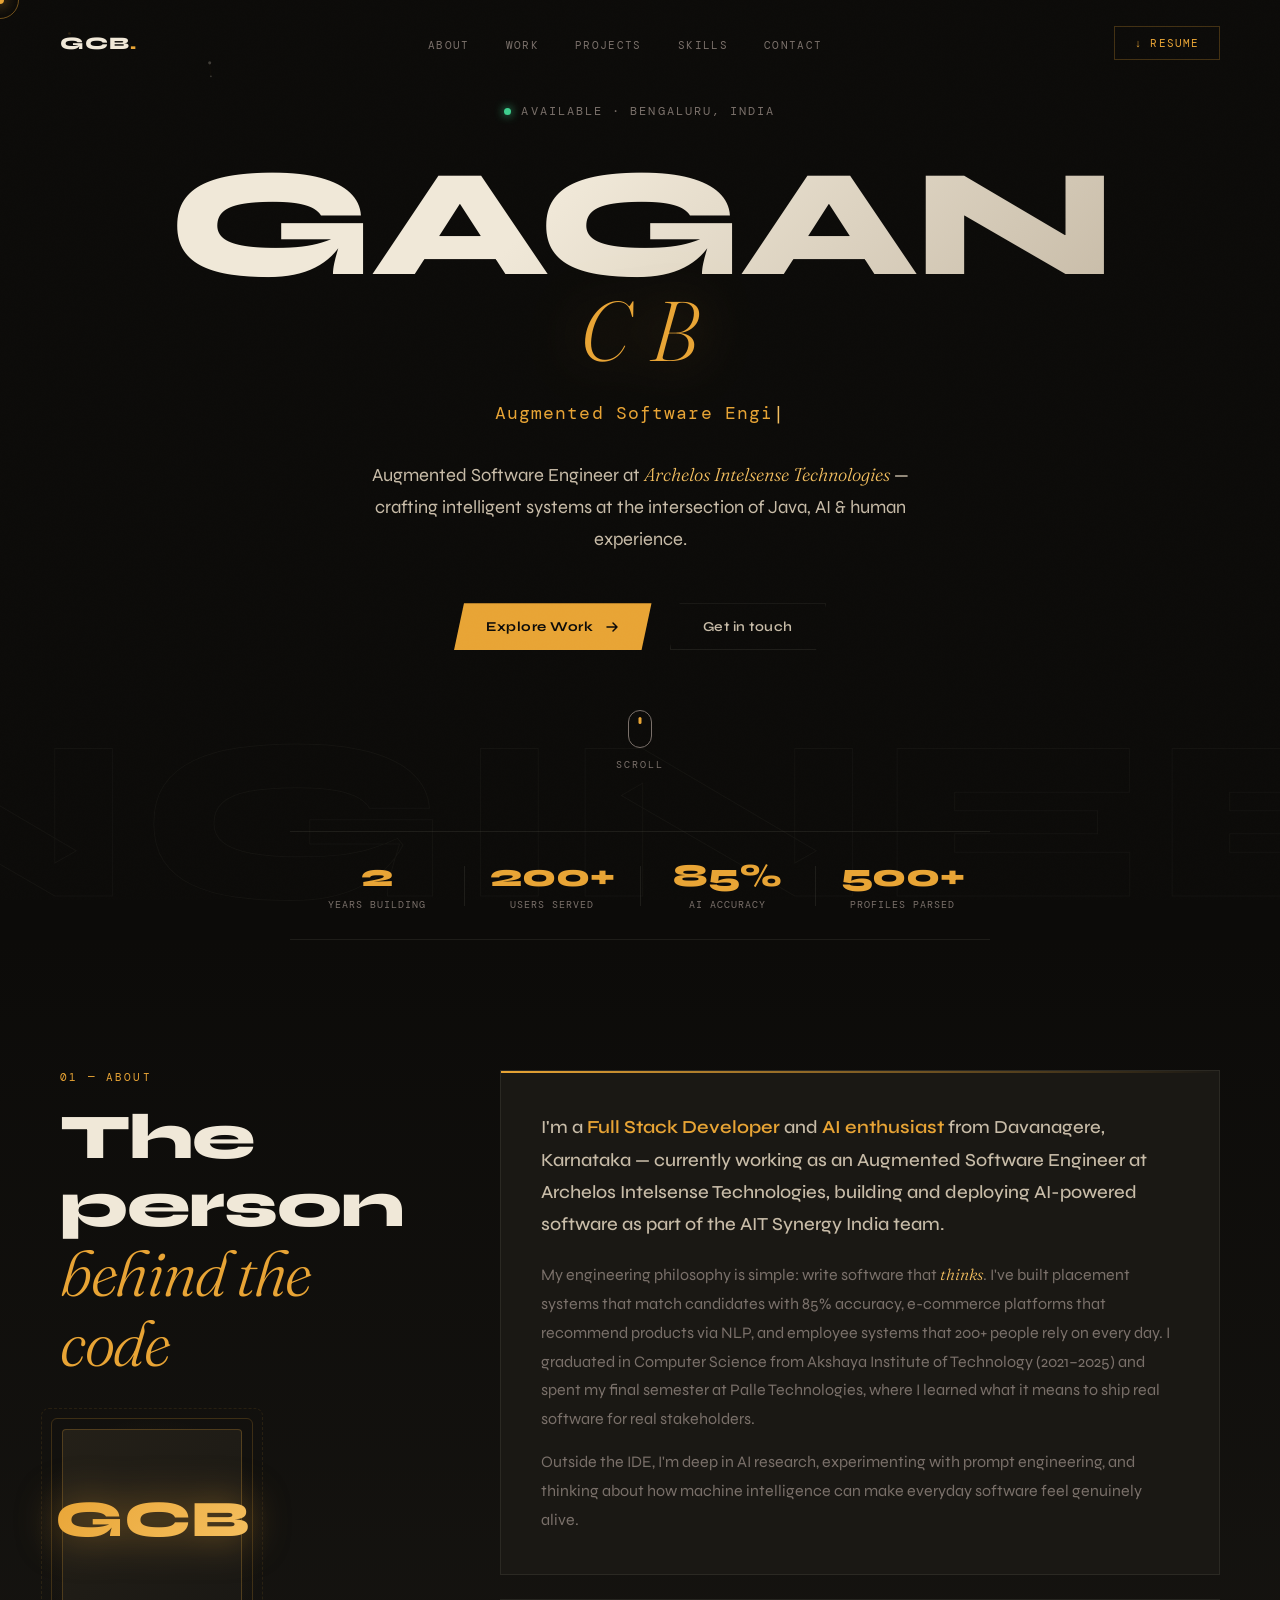
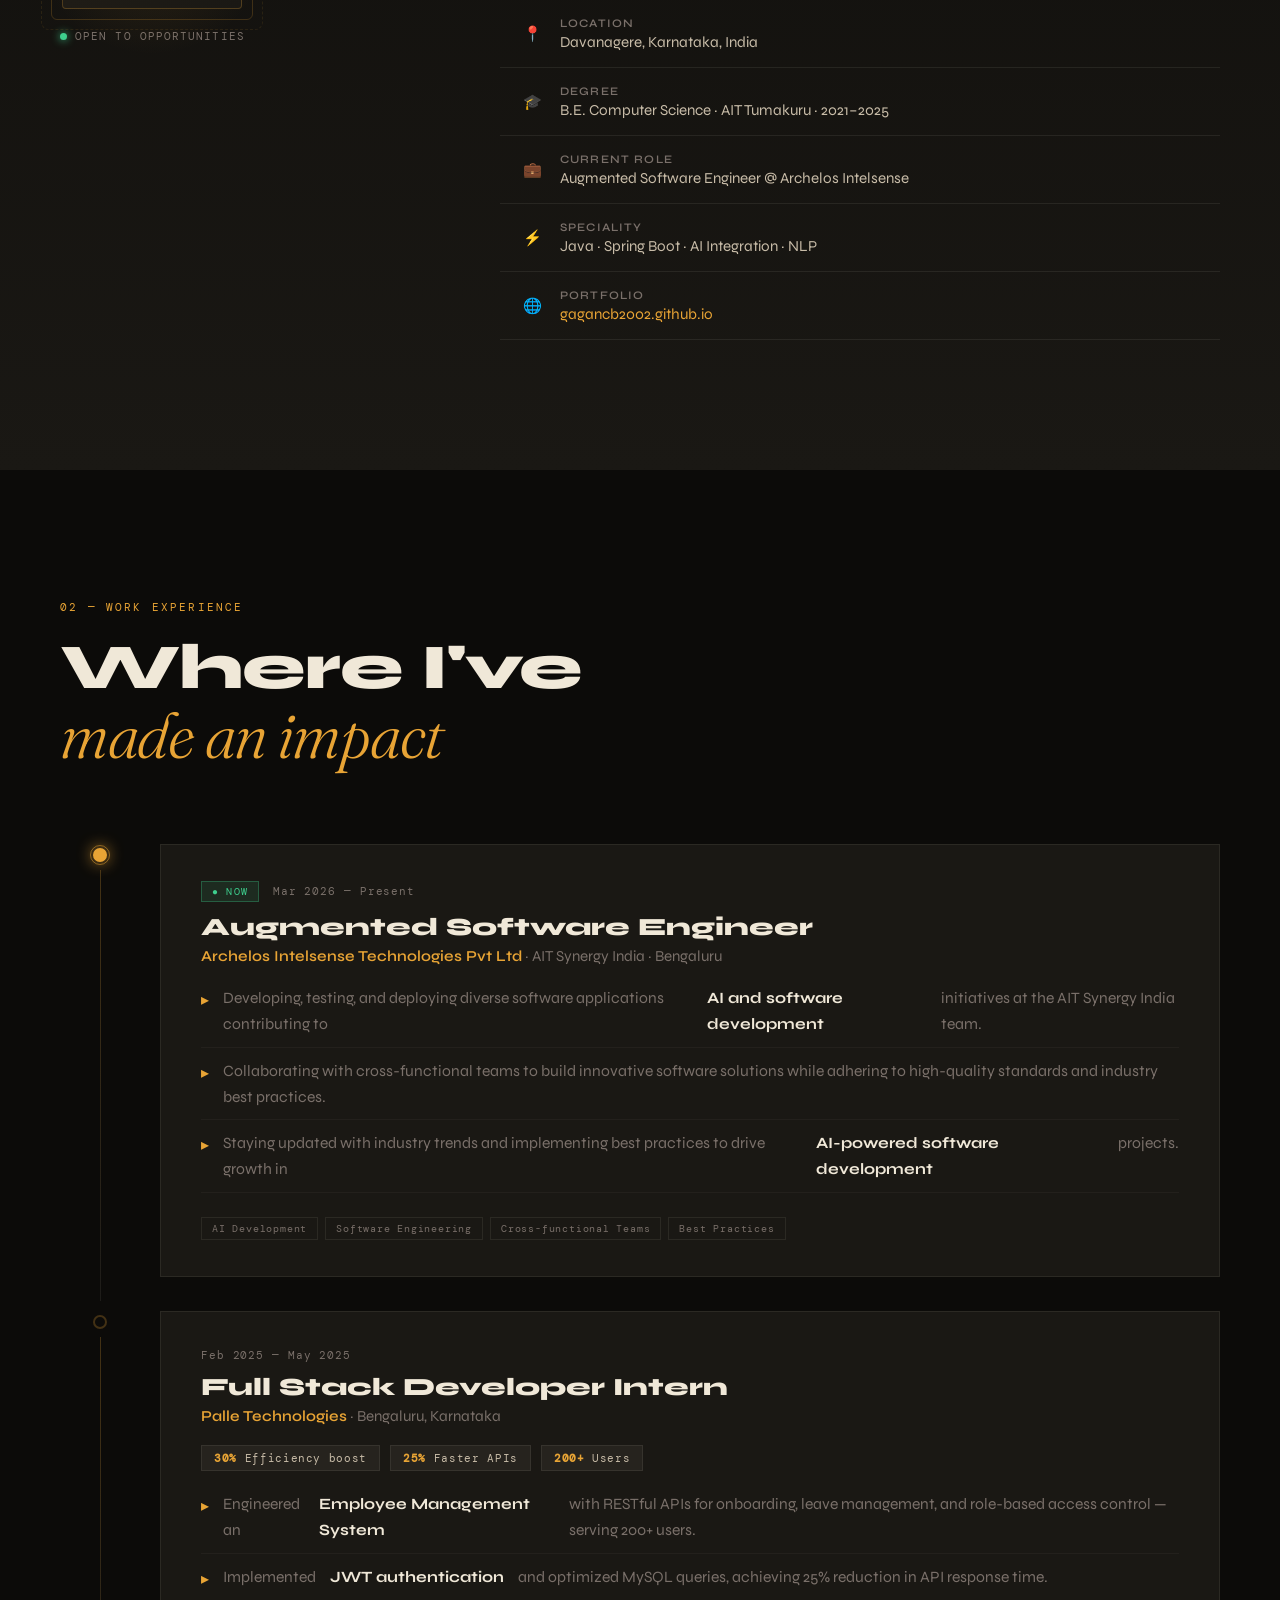
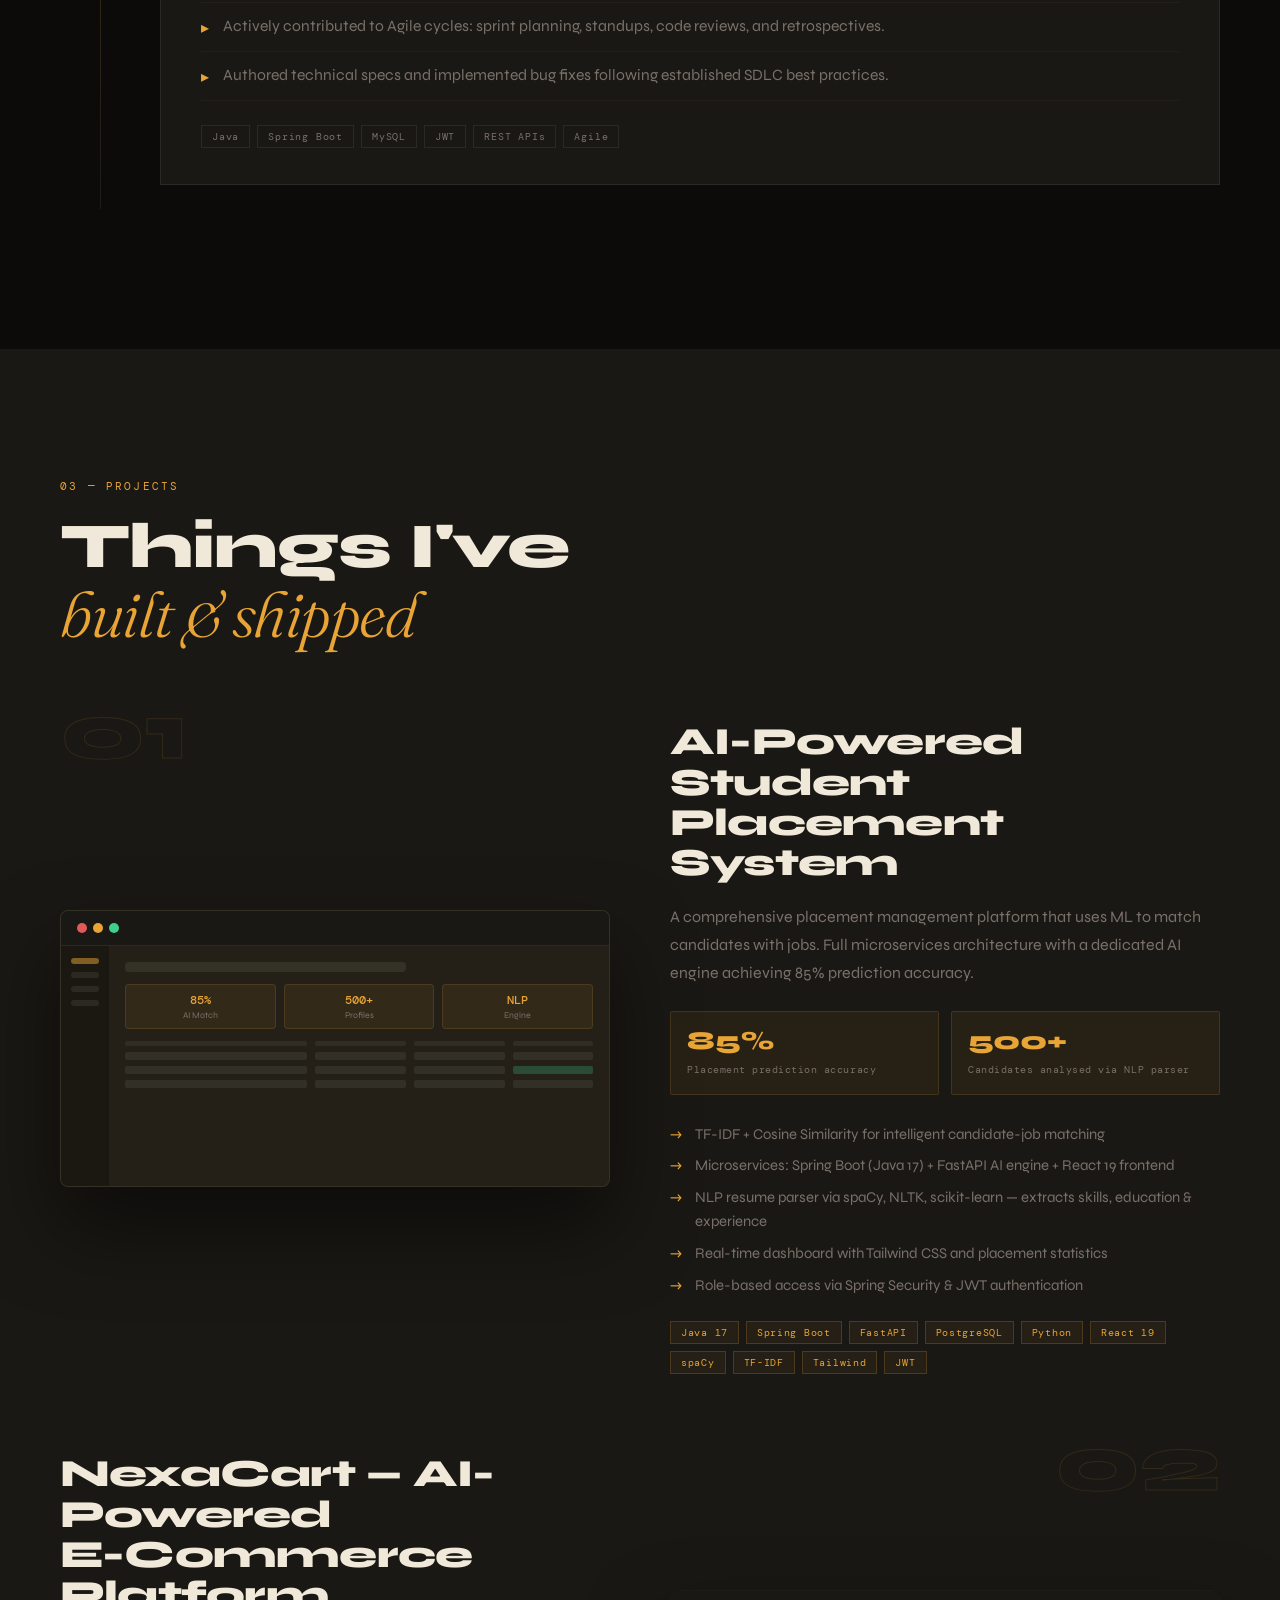
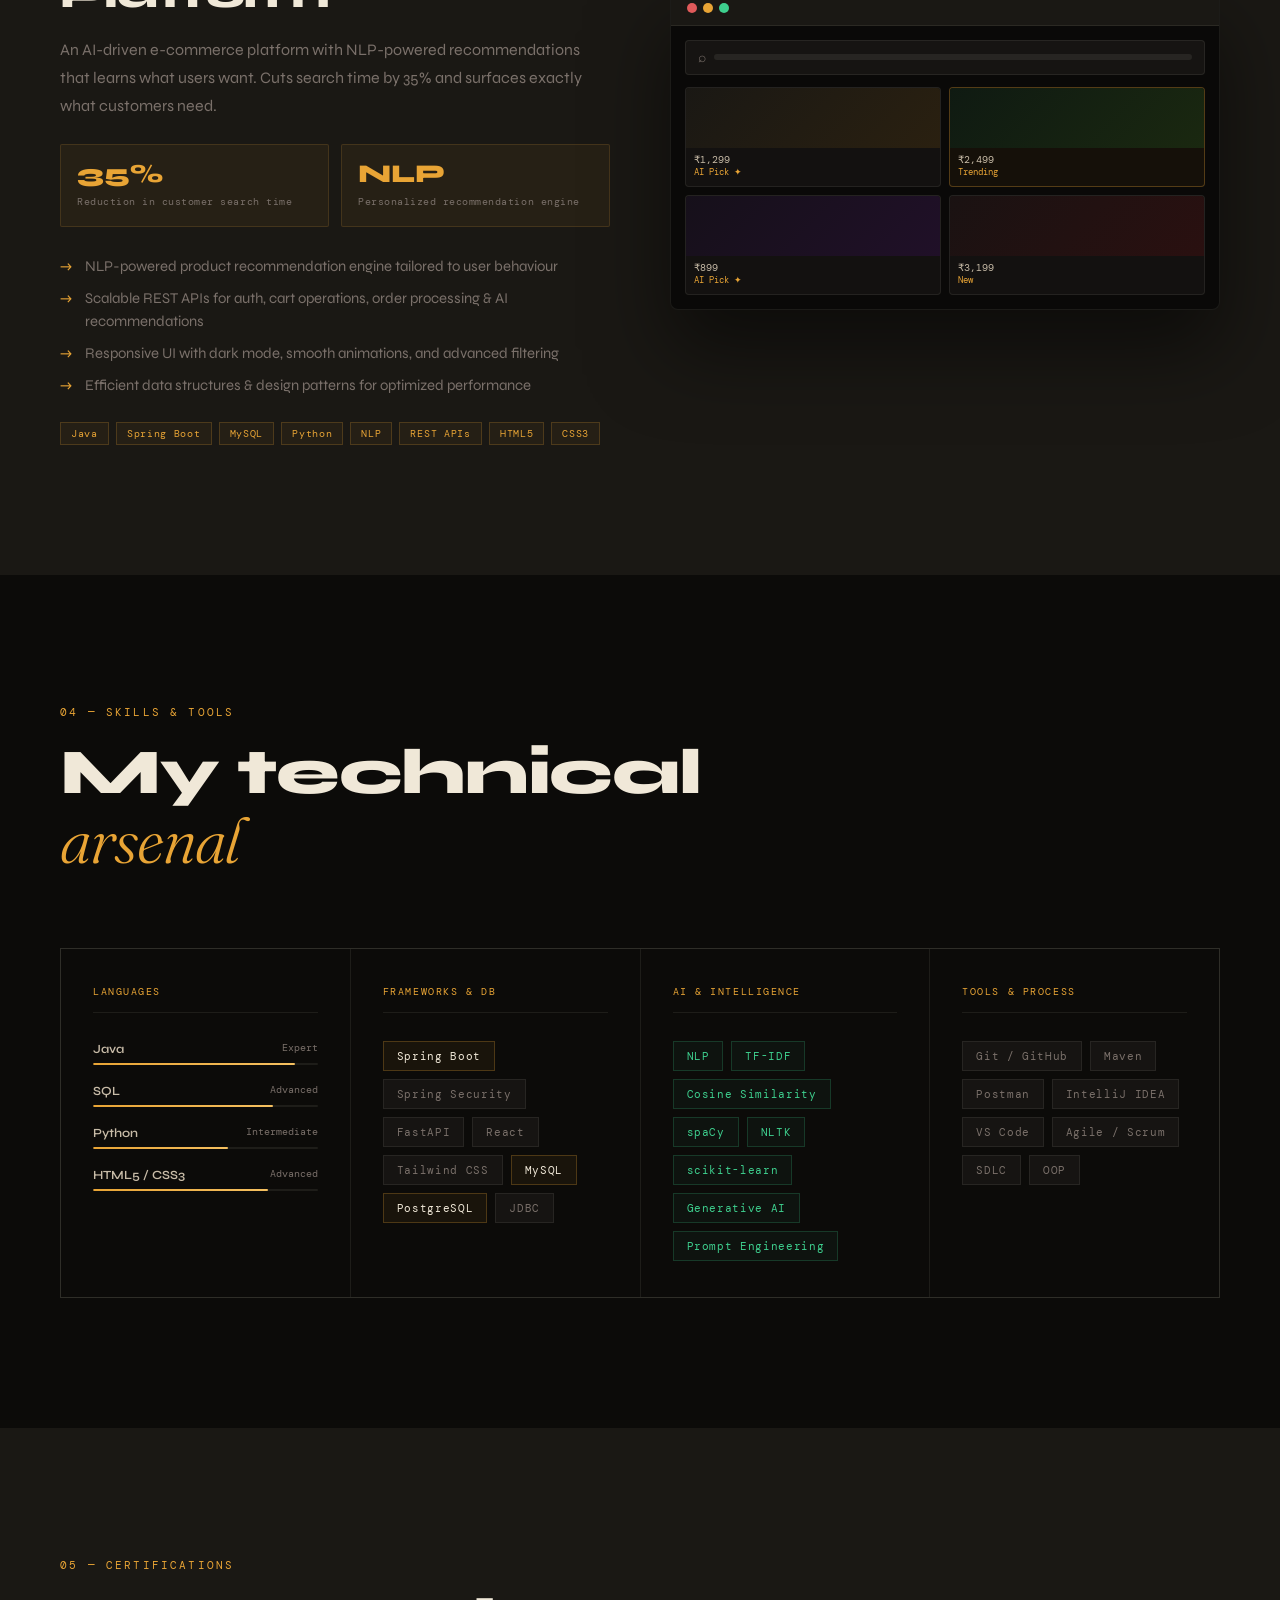
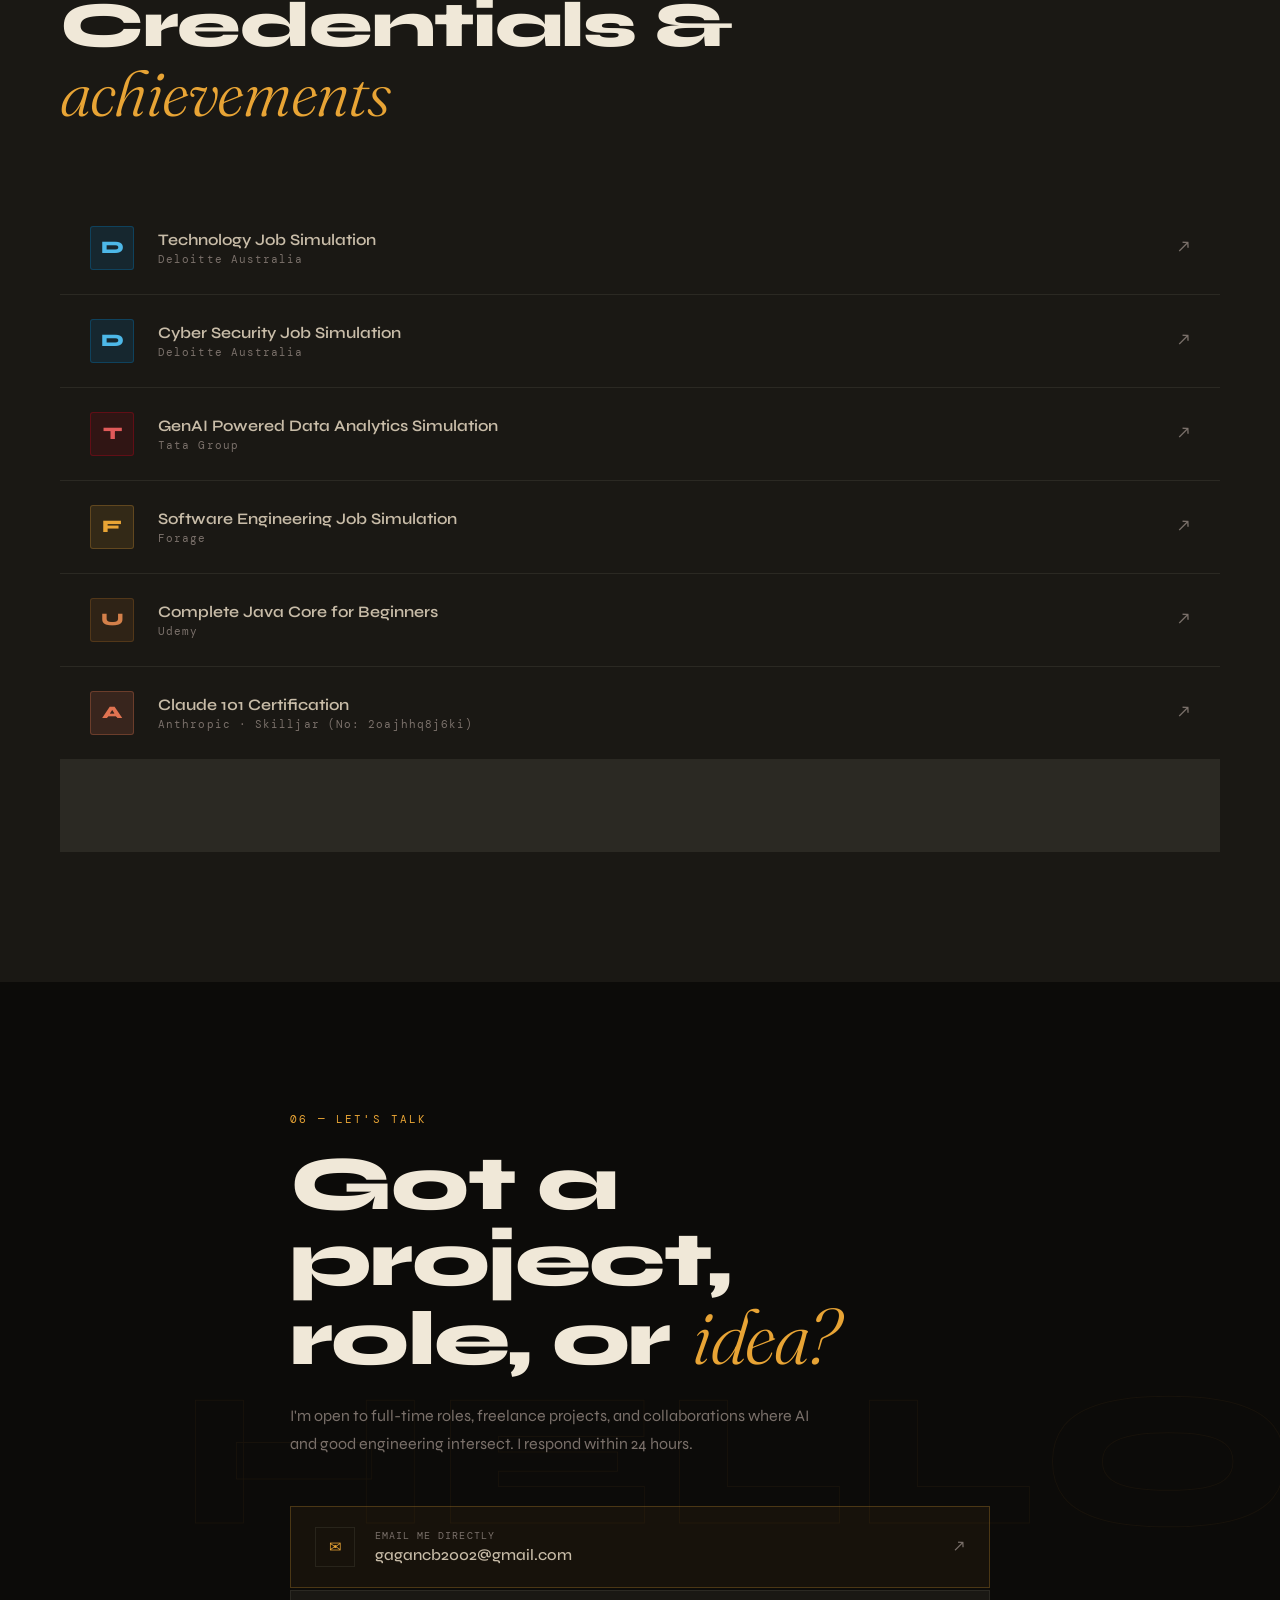
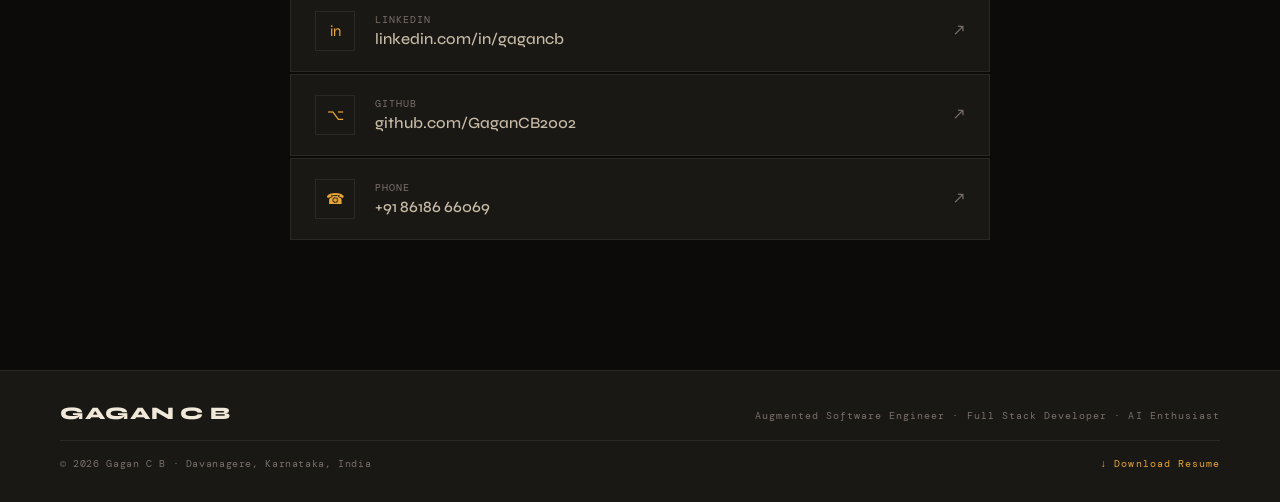
==== index.html @ 9aa56679 "refactor: enforce lowercase index.html and style.css in git index" ====
<!DOCTYPE html>
<html lang="en">
<head>
<meta charset="UTF-8"/>
<meta name="viewport" content="width=device-width, initial-scale=1.0"/>
<meta name="description" content="Gagan C B — Augmented Software Engineer. Full Stack Developer specializing in Java, Spring Boot & AI-powered systems."/>
<title>Gagan C B · Augmented Software Engineer</title>
<link rel="preconnect" href="https://fonts.googleapis.com">
<link rel="preconnect" href="https://fonts.gstatic.com" crossorigin>
<link href="https://fonts.googleapis.com/css2?family=Syne:wght@400;500;600;700;800&family=DM+Mono:ital,wght@0,300;0,400;0,500;1,300&family=Fraunces:ital,opsz,wght@0,9..144,100..900;1,9..144,100..900&display=swap" rel="stylesheet">
<link rel="stylesheet" href="style.css"/>
</head>
<body>

<!-- CURSOR -->
<div id="cursor"><div id="cursor-dot"></div><div id="cursor-ring"></div></div>

<!-- LOADER -->
<div id="loader">
  <div class="loader-inner">
    <div class="loader-name">GAGAN C B</div>
    <div class="loader-bar-wrap"><div class="loader-bar" id="loader-bar"></div></div>
    <div class="loader-pct" id="loader-pct">0%</div>
  </div>
</div>

<!-- NOISE -->
<div id="noise"></div>

<!-- NAV -->
<nav id="nav">
  <a href="#hero" class="nav-brand">GCB<span>.</span></a>
  <ul class="nav-links" id="nav-links">
    <li><a href="#about">About</a></li>
    <li><a href="#experience">Work</a></li>
    <li><a href="#projects">Projects</a></li>
    <li><a href="#skills">Skills</a></li>
    <li><a href="#contact">Contact</a></li>
  </ul>
  <a href="doc/Gagan_CB_Resume.pdf" download class="nav-resume">↓ Resume</a>
  <button class="hamburger" id="hamburger"><span></span><span></span></button>
</nav>

<!-- HERO -->
<section id="hero">
  <canvas id="hero-canvas"></canvas>
  <div class="hero-bg-word">ENGINEER</div>

  <div class="hero-content">
    <div class="hero-eyebrow">
      <span class="hero-dot"></span>
      <span>Available · Bengaluru, India</span>
    </div>
    <h1 class="hero-h1">
      <span class="h1-line">GAGAN</span>
      <em class="h1-line italic">C B</em>
    </h1>
    <div class="hero-tagline"><span id="typed-role"></span><span class="caret">|</span></div>
    <p class="hero-intro">
      Augmented Software Engineer at <em>Archelos Intelsense Technologies</em> —<br/>
      crafting intelligent systems at the intersection of Java, AI &amp; human experience.
    </p>
    <div class="hero-ctas">
      <a href="#projects" class="cta-main"><span>Explore Work</span> <svg width="16" height="16" viewBox="0 0 16 16"><path d="M3 8h10M9 4l4 4-4 4" stroke="currentColor" stroke-width="1.5" fill="none" stroke-linecap="round" stroke-linejoin="round"/></svg></a>
      <a href="#contact" class="cta-ghost">Get in touch</a>
    </div>
  </div>

  <div class="hero-scroll-hint"><div class="scroll-wheel"></div><span>scroll</span></div>

  <div class="hero-stats-strip">
    <div class="stat"><strong data-count="2">0</strong><span>Years Building</span></div>
    <div class="stat-div"></div>
    <div class="stat"><strong data-count="200" data-suffix="+">0</strong><span>Users Served</span></div>
    <div class="stat-div"></div>
    <div class="stat"><strong data-count="85" data-suffix="%">0</strong><span>AI Accuracy</span></div>
    <div class="stat-div"></div>
    <div class="stat"><strong data-count="500" data-suffix="+">0</strong><span>Profiles Parsed</span></div>
  </div>
</section>

<!-- ABOUT -->
<section id="about">
  <div class="about-layout">
    <div class="about-left" data-reveal>
      <div class="section-label">01 — ABOUT</div>
      <h2 class="section-h2">The person<br/><em>behind the code</em></h2>
      <div class="about-avatar">
        <div class="avatar-glow"></div>
        <div class="avatar-frame">
          <span class="avatar-letters">GCB</span>
          <div class="avatar-ring-1"></div>
          <div class="avatar-ring-2"></div>
        </div>
        <div class="avatar-status"><span class="status-dot"></span>Open to opportunities</div>
      </div>
    </div>

    <div class="about-right">
      <div class="about-card" data-reveal data-delay="100">
        <p class="about-lead">
          I'm a <mark>Full Stack Developer</mark> and <mark>AI enthusiast</mark> from Davanagere, Karnataka —
          currently working as an Augmented Software Engineer at Archelos Intelsense Technologies,
          building and deploying AI-powered software as part of the AIT Synergy India team.
        </p>
        <p class="about-body">
          My engineering philosophy is simple: write software that <em>thinks</em>. I've built placement systems
          that match candidates with 85% accuracy, e-commerce platforms that recommend products via NLP,
          and employee systems that 200+ people rely on every day. I graduated in Computer Science from
          Akshaya Institute of Technology (2021–2025) and spent my final semester at Palle Technologies,
          where I learned what it means to ship real software for real stakeholders.
        </p>
        <p class="about-body">
          Outside the IDE, I'm deep in AI research, experimenting with prompt engineering, and
          thinking about how machine intelligence can make everyday software feel genuinely alive.
        </p>
      </div>

      <div class="about-facts" data-reveal data-delay="200">
        <div class="fact"><span class="fact-icon">📍</span><div><strong>Location</strong><span>Davanagere, Karnataka, India</span></div></div>
        <div class="fact"><span class="fact-icon">🎓</span><div><strong>Degree</strong><span>B.E. Computer Science · AIT Tumakuru · 2021–2025</span></div></div>
        <div class="fact"><span class="fact-icon">💼</span><div><strong>Current Role</strong><span>Augmented Software Engineer @ Archelos Intelsense</span></div></div>
        <div class="fact"><span class="fact-icon">⚡</span><div><strong>Speciality</strong><span>Java · Spring Boot · AI Integration · NLP</span></div></div>
        <div class="fact"><span class="fact-icon">🌐</span><div><strong>Portfolio</strong><span><a href="https://gagancb2002.github.io/GaganCBDigitalPortfolio" target="_blank">gagancb2002.github.io</a></span></div></div>
      </div>
    </div>
  </div>
</section>

<!-- EXPERIENCE -->
<section id="experience">
  <div class="container">
    <div class="section-label" data-reveal>02 — WORK EXPERIENCE</div>
    <h2 class="section-h2" data-reveal>Where I've<br/><em>made an impact</em></h2>

    <div class="exp-timeline">

      <div class="exp-item" data-reveal>
        <div class="exp-connector">
          <div class="exp-node current-node"><div class="node-ping"></div></div>
          <div class="exp-line"></div>
        </div>
        <div class="exp-card">
          <div class="exp-header">
            <div class="exp-badge">● NOW</div>
            <div class="exp-period">Mar 2026 — Present</div>
          </div>
          <h3 class="exp-role">Augmented Software Engineer</h3>
          <div class="exp-company"><span class="company-name">Archelos Intelsense Technologies Pvt Ltd</span><span class="company-loc"> · AIT Synergy India · Bengaluru</span></div>
          <ul class="exp-points">
            <li>Developing, testing, and deploying diverse software applications contributing to <strong>AI and software development</strong> initiatives at the AIT Synergy India team.</li>
            <li>Collaborating with cross-functional teams to build innovative software solutions while adhering to high-quality standards and industry best practices.</li>
            <li>Staying updated with industry trends and implementing best practices to drive growth in <strong>AI-powered software development</strong> projects.</li>
          </ul>
          <div class="exp-tags"><span>AI Development</span><span>Software Engineering</span><span>Cross-functional Teams</span><span>Best Practices</span></div>
        </div>
      </div>

      <div class="exp-item" data-reveal data-delay="150">
        <div class="exp-connector">
          <div class="exp-node"></div>
          <div class="exp-line"></div>
        </div>
        <div class="exp-card">
          <div class="exp-header">
            <div class="exp-period">Feb 2025 — May 2025</div>
          </div>
          <h3 class="exp-role">Full Stack Developer Intern</h3>
          <div class="exp-company"><span class="company-name">Palle Technologies</span><span class="company-loc"> · Bengaluru, Karnataka</span></div>
          <div class="exp-highlights">
            <div class="hl-chip"><strong>30%</strong> Efficiency boost</div>
            <div class="hl-chip"><strong>25%</strong> Faster APIs</div>
            <div class="hl-chip"><strong>200+</strong> Users</div>
          </div>
          <ul class="exp-points">
            <li>Engineered an <strong>Employee Management System</strong> with RESTful APIs for onboarding, leave management, and role-based access control — serving 200+ users.</li>
            <li>Implemented <strong>JWT authentication</strong> and optimized MySQL queries, achieving 25% reduction in API response time.</li>
            <li>Actively contributed to Agile cycles: sprint planning, standups, code reviews, and retrospectives.</li>
            <li>Authored technical specs and implemented bug fixes following established SDLC best practices.</li>
          </ul>
          <div class="exp-tags"><span>Java</span><span>Spring Boot</span><span>MySQL</span><span>JWT</span><span>REST APIs</span><span>Agile</span></div>
        </div>
      </div>

    </div>
  </div>
</section>

<!-- PROJECTS -->
<section id="projects">
  <div class="container">
    <div class="section-label" data-reveal>03 — PROJECTS</div>
    <h2 class="section-h2" data-reveal>Things I've<br/><em>built &amp; shipped</em></h2>
  </div>

  <div class="projects-showcase">

    <div class="proj-block" data-reveal>
      <div class="proj-num">01</div>
      <div class="proj-visual">
        <div class="proj-mockup">
          <div class="mock-bar"><span></span><span></span><span></span></div>
          <div class="mock-body-inner">
            <div class="mock-side">
              <div class="msn a"></div><div class="msn b"></div><div class="msn c"></div><div class="msn d"></div>
            </div>
            <div class="mock-main-area">
              <div class="mock-title-bar"></div>
              <div class="mock-cards-row">
                <div class="mc"><div class="mc-val">85%</div><div class="mc-l">AI Match</div></div>
                <div class="mc"><div class="mc-val">500+</div><div class="mc-l">Profiles</div></div>
                <div class="mc"><div class="mc-val">NLP</div><div class="mc-l">Engine</div></div>
              </div>
              <div class="mock-table-rows">
                <div class="mtr header"><div></div><div></div><div></div><div></div></div>
                <div class="mtr"><div></div><div></div><div></div><div class="mbadge"></div></div>
                <div class="mtr"><div></div><div></div><div></div><div class="mbadge green"></div></div>
                <div class="mtr"><div></div><div></div><div></div><div class="mbadge"></div></div>
              </div>
            </div>
          </div>
        </div>
      </div>
      <div class="proj-info">
        <h3 class="proj-title">AI-Powered Student<br/>Placement System</h3>
        <p class="proj-desc">A comprehensive placement management platform that uses ML to match candidates with jobs. Full microservices architecture with a dedicated AI engine achieving 85% prediction accuracy.</p>
        <div class="proj-achs">
          <div class="pa"><span class="pav">85%</span><span class="pal">Placement prediction accuracy</span></div>
          <div class="pa"><span class="pav">500+</span><span class="pal">Candidates analysed via NLP parser</span></div>
        </div>
        <ul class="proj-ul">
          <li>TF-IDF + Cosine Similarity for intelligent candidate-job matching</li>
          <li>Microservices: Spring Boot (Java 17) + FastAPI AI engine + React 19 frontend</li>
          <li>NLP resume parser via spaCy, NLTK, scikit-learn — extracts skills, education & experience</li>
          <li>Real-time dashboard with Tailwind CSS and placement statistics</li>
          <li>Role-based access via Spring Security & JWT authentication</li>
        </ul>
        <div class="proj-stack">
          <span>Java 17</span><span>Spring Boot</span><span>FastAPI</span><span>PostgreSQL</span>
          <span>Python</span><span>React 19</span><span>spaCy</span><span>TF-IDF</span><span>Tailwind</span><span>JWT</span>
        </div>
      </div>
    </div>

    <div class="proj-block reverse" data-reveal>
      <div class="proj-num">02</div>
      <div class="proj-visual">
        <div class="proj-mockup mockup-dark">
          <div class="mock-bar"><span></span><span></span><span></span></div>
          <div class="ecomm-wrap">
            <div class="ecomm-search-bar"><div class="esb-icon">⌕</div><div class="esb-text"></div></div>
            <div class="ecomm-grid">
              <div class="ec-card"><div class="ec-img c1"></div><div class="ec-price">₹1,299</div><div class="ec-ai">AI Pick ✦</div></div>
              <div class="ec-card ft"><div class="ec-img c2"></div><div class="ec-price">₹2,499</div><div class="ec-ai">Trending</div></div>
              <div class="ec-card"><div class="ec-img c3"></div><div class="ec-price">₹899</div><div class="ec-ai">AI Pick ✦</div></div>
              <div class="ec-card"><div class="ec-img c4"></div><div class="ec-price">₹3,199</div><div class="ec-ai">New</div></div>
            </div>
          </div>
        </div>
      </div>
      <div class="proj-info">
        <h3 class="proj-title">NexaCart — AI-Powered<br/>E-Commerce Platform</h3>
        <p class="proj-desc">An AI-driven e-commerce platform with NLP-powered recommendations that learns what users want. Cuts search time by 35% and surfaces exactly what customers need.</p>
        <div class="proj-achs">
          <div class="pa"><span class="pav">35%</span><span class="pal">Reduction in customer search time</span></div>
          <div class="pa"><span class="pav">NLP</span><span class="pal">Personalized recommendation engine</span></div>
        </div>
        <ul class="proj-ul">
          <li>NLP-powered product recommendation engine tailored to user behaviour</li>
          <li>Scalable REST APIs for auth, cart operations, order processing & AI recommendations</li>
          <li>Responsive UI with dark mode, smooth animations, and advanced filtering</li>
          <li>Efficient data structures & design patterns for optimized performance</li>
        </ul>
        <div class="proj-stack">
          <span>Java</span><span>Spring Boot</span><span>MySQL</span><span>Python</span>
          <span>NLP</span><span>REST APIs</span><span>HTML5</span><span>CSS3</span>
        </div>
      </div>
    </div>

  </div>
</section>

<!-- SKILLS -->
<section id="skills">
  <div class="container">
    <div class="section-label" data-reveal>04 — SKILLS & TOOLS</div>
    <h2 class="section-h2" data-reveal>My technical<br/><em>arsenal</em></h2>
  </div>

  <div class="skills-grid-wrap container">
    <div class="skills-col" data-reveal>
      <div class="skills-col-label">Languages</div>
      <div class="skill-bars">
        <div class="skill-bar-item"><div class="sb-label"><span>Java</span><span>Expert</span></div><div class="sb-track"><div class="sb-fill" data-pct="90"></div></div></div>
        <div class="skill-bar-item"><div class="sb-label"><span>SQL</span><span>Advanced</span></div><div class="sb-track"><div class="sb-fill" data-pct="80"></div></div></div>
        <div class="skill-bar-item"><div class="sb-label"><span>Python</span><span>Intermediate</span></div><div class="sb-track"><div class="sb-fill" data-pct="60"></div></div></div>
        <div class="skill-bar-item"><div class="sb-label"><span>HTML5 / CSS3</span><span>Advanced</span></div><div class="sb-track"><div class="sb-fill" data-pct="78"></div></div></div>
      </div>
    </div>

    <div class="skills-col" data-reveal data-delay="100">
      <div class="skills-col-label">Frameworks & DB</div>
      <div class="skill-chips-wrap">
        <div class="skill-chip-lg primary">Spring Boot</div>
        <div class="skill-chip-lg">Spring Security</div>
        <div class="skill-chip-lg">FastAPI</div>
        <div class="skill-chip-lg">React</div>
        <div class="skill-chip-lg">Tailwind CSS</div>
        <div class="skill-chip-lg primary">MySQL</div>
        <div class="skill-chip-lg primary">PostgreSQL</div>
        <div class="skill-chip-lg">JDBC</div>
      </div>
    </div>

    <div class="skills-col" data-reveal data-delay="200">
      <div class="skills-col-label">AI & Intelligence</div>
      <div class="skill-chips-wrap">
        <div class="skill-chip-lg ai">NLP</div>
        <div class="skill-chip-lg ai">TF-IDF</div>
        <div class="skill-chip-lg ai">Cosine Similarity</div>
        <div class="skill-chip-lg ai">spaCy</div>
        <div class="skill-chip-lg ai">NLTK</div>
        <div class="skill-chip-lg ai">scikit-learn</div>
        <div class="skill-chip-lg ai">Generative AI</div>
        <div class="skill-chip-lg ai">Prompt Engineering</div>
      </div>
    </div>

    <div class="skills-col" data-reveal data-delay="300">
      <div class="skills-col-label">Tools & Process</div>
      <div class="skill-chips-wrap">
        <div class="skill-chip-lg">Git / GitHub</div>
        <div class="skill-chip-lg">Maven</div>
        <div class="skill-chip-lg">Postman</div>
        <div class="skill-chip-lg">IntelliJ IDEA</div>
        <div class="skill-chip-lg">VS Code</div>
        <div class="skill-chip-lg">Agile / Scrum</div>
        <div class="skill-chip-lg">SDLC</div>
        <div class="skill-chip-lg">OOP</div>
      </div>
    </div>
  </div>
</section>

<!-- CERTIFICATIONS -->
<section id="certifications">
  <div class="container">
    <div class="section-label" data-reveal>05 — CERTIFICATIONS</div>
    <h2 class="section-h2" data-reveal>Credentials &<br/><em>achievements</em></h2>
    <div class="certs-row">
      <a href="https://www.theforage.com/" target="_blank" class="cert-item" data-reveal><div class="cert-logo cl-d">D</div><div class="cert-info"><div class="cert-name">Technology Job Simulation</div><div class="cert-org">Deloitte Australia</div></div><span class="cert-arr">↗</span></a>
      <a href="https://www.theforage.com/" target="_blank" class="cert-item" data-reveal data-delay="80"><div class="cert-logo cl-d">D</div><div class="cert-info"><div class="cert-name">Cyber Security Job Simulation</div><div class="cert-org">Deloitte Australia</div></div><span class="cert-arr">↗</span></a>
      <a href="https://www.theforage.com/" target="_blank" class="cert-item" data-reveal data-delay="160"><div class="cert-logo cl-t">T</div><div class="cert-info"><div class="cert-name">GenAI Powered Data Analytics Simulation</div><div class="cert-org">Tata Group</div></div><span class="cert-arr">↗</span></a>
      <a href="https://www.theforage.com/" target="_blank" class="cert-item" data-reveal data-delay="240"><div class="cert-logo cl-f">F</div><div class="cert-info"><div class="cert-name">Software Engineering Job Simulation</div><div class="cert-org">Forage</div></div><span class="cert-arr">↗</span></a>
      <a href="https://www.udemy.com/" target="_blank" class="cert-item" data-reveal data-delay="320"><div class="cert-logo cl-u">U</div><div class="cert-info"><div class="cert-name">Complete Java Core for Beginners</div><div class="cert-org">Udemy</div></div><span class="cert-arr">↗</span></a>
      <a href="doc/certificate_claude_101.pdf" target="_blank" class="cert-item" data-reveal data-delay="400"><div class="cert-logo cl-a">A</div><div class="cert-info"><div class="cert-name">Claude 101 Certification</div><div class="cert-org">Anthropic · Skilljar (No: 2oajhhq8j6ki)</div></div><span class="cert-arr">↗</span></a>
      <a href="doc/certificate_claude_code_in_action.pdf" target="_blank" class="cert-item" data-reveal data-delay="480"><div class="cert-logo cl-a">A</div><div class="cert-info"><div class="cert-name">Claude Code in Action Certification</div><div class="cert-org">Anthropic · Skilljar (No: 7gaashjcrrsi)</div></div><span class="cert-arr">↗</span></a>
    </div>
  </div>
</section>

<!-- CONTACT -->
<section id="contact">
  <div class="contact-inner">
    <div class="contact-bg-word">HELLO</div>
    <div class="contact-content" data-reveal>
      <div class="section-label">06 — LET'S TALK</div>
      <h2 class="contact-h2">Got a project,<br/>role, or <em>idea?</em></h2>
      <p class="contact-sub">I'm open to full-time roles, freelance projects, and collaborations where AI and good engineering intersect. I respond within 24 hours.</p>
      <div class="contact-links">
        <a href="mailto:gagancb2002@gmail.com" class="contact-link primary">
          <span class="cl-icon">✉</span>
          <div><div class="cl-label">Email me directly</div><div class="cl-val">gagancb2002@gmail.com</div></div>
          <span class="cl-arr">↗</span>
        </a>
        <a href="https://linkedin.com/in/gagancb" target="_blank" class="contact-link">
          <span class="cl-icon">in</span>
          <div><div class="cl-label">LinkedIn</div><div class="cl-val">linkedin.com/in/gagancb</div></div>
          <span class="cl-arr">↗</span>
        </a>
        <a href="https://github.com/GaganCB2002" target="_blank" class="contact-link">
          <span class="cl-icon">⌥</span>
          <div><div class="cl-label">GitHub</div><div class="cl-val">github.com/GaganCB2002</div></div>
          <span class="cl-arr">↗</span>
        </a>
        <a href="tel:+918618666069" class="contact-link">
          <span class="cl-icon">☎</span>
          <div><div class="cl-label">Phone</div><div class="cl-val">+91 86186 66069</div></div>
          <span class="cl-arr">↗</span>
        </a>
      </div>
    </div>
  </div>
</section>

<!-- FOOTER -->
<footer>
  <div class="footer-top">
    <span class="footer-brand">GAGAN C B</span>
    <span class="footer-role">Augmented Software Engineer · Full Stack Developer · AI Enthusiast</span>
  </div>
  <div class="footer-bottom">
    <span>© 2026 Gagan C B · Davanagere, Karnataka, India</span>
    <a href="doc/Gagan_CB_Resume.pdf" download class="footer-dl">↓ Download Resume</a>
  </div>
</footer>

<script src="script.js"></script>
</body>
</html>
---- style.css ----
/* ================================================================
   GAGAN C B — IMMERSIVE PORTFOLIO
   Aesthetic: Dark luxury editorial with warm amber & cream accents
   Fonts: Syne (display) + Fraunces (italic) + DM Mono (code)
   ================================================================ */

@import url('https://fonts.googleapis.com/css2?family=Syne:wght@400;500;600;700;800&family=DM+Mono:ital,wght@0,300;0,400;0,500;1,300&family=Fraunces:ital,opsz,wght@0,9..144,100..900;1,9..144,100..900&display=swap');

/* ── TOKENS ─────────────────────────────────────────────────── */
:root {
  --ink:      #0c0b09;
  --ink-2:    #1a1814;
  --ink-3:    #242018;
  --surface:  #131210;
  --amber:    #e8a435;
  --amber-2:  #f5c060;
  --cream:    #f0e8d8;
  --cream-2:  #c8bca8;
  --cream-3:  #7a706a;
  --jade:     #3ecf8e;
  --rose:     #e05a5a;
  --border:   rgba(240,232,216,0.08);
  --border-2: rgba(232,164,53,0.25);
  --glow-a:   rgba(232,164,53,0.15);
  --ff-display: 'Syne', sans-serif;
  --ff-serif:   'Fraunces', serif;
  --ff-mono:    'DM Mono', monospace;
  --ease:     cubic-bezier(0.16,1,0.3,1);
  --ease-in:  cubic-bezier(0.7,0,1,1);
}

/* ── RESET ───────────────────────────────────────────────────── */
*,*::before,*::after{box-sizing:border-box;margin:0;padding:0}
html{scroll-behavior:smooth;overflow-x:hidden;font-size:16px}
body{
  font-family:var(--ff-display);
  background:var(--ink);
  color:var(--cream);
  overflow-x:hidden;
  cursor:none;
  -webkit-font-smoothing:antialiased;
}
a{color:inherit;text-decoration:none}
em{font-family:var(--ff-serif);font-style:italic;font-weight:300}
strong{font-weight:700;color:var(--cream)}
mark{background:none;color:var(--amber);font-weight:600}

/* ── NOISE OVERLAY ───────────────────────────────────────────── */
#noise{
  position:fixed;inset:0;z-index:9000;pointer-events:none;
  background-image:url("data:image/svg+xml,%3Csvg xmlns='http://www.w3.org/2000/svg' width='300' height='300'%3E%3Cfilter id='n'%3E%3CfeTurbulence type='fractalNoise' baseFrequency='0.75' numOctaves='4' stitchTiles='stitch'/%3E%3C/filter%3E%3Crect width='300' height='300' filter='url(%23n)' opacity='0.04'/%3E%3C/svg%3E");
  opacity:.5;mix-blend-mode:overlay;
}

/* ── CURSOR ──────────────────────────────────────────────────── */
#cursor{position:fixed;top:0;left:0;z-index:9999;pointer-events:none}
#cursor-dot{
  position:fixed;width:8px;height:8px;border-radius:50%;
  background:var(--amber);transform:translate(-50%,-50%);
  transition:transform .1s,width .3s var(--ease),height .3s var(--ease);
  box-shadow:0 0 14px var(--amber);
}
#cursor-ring{
  position:fixed;width:38px;height:38px;border-radius:50%;
  border:1px solid rgba(232,164,53,.45);transform:translate(-50%,-50%);
  transition:transform .18s var(--ease),width .35s var(--ease),height .35s var(--ease),border-color .3s;
}
body.cursor-hover #cursor-dot{width:18px;height:18px;background:var(--amber-2)}
body.cursor-hover #cursor-ring{width:56px;height:56px;border-color:var(--amber)}

/* ── LOADER ──────────────────────────────────────────────────── */
#loader{
  position:fixed;inset:0;z-index:8000;background:var(--ink);
  display:flex;align-items:center;justify-content:center;
  transition:opacity .6s var(--ease),visibility .6s;
}
#loader.done{opacity:0;visibility:hidden}
.loader-inner{text-align:center;width:280px}
.loader-name{
  font-family:var(--ff-display);font-size:1.4rem;font-weight:800;
  letter-spacing:.4em;color:var(--cream-2);margin-bottom:32px;
}
.loader-bar-wrap{height:1px;background:var(--border);overflow:hidden;margin-bottom:16px}
.loader-bar{height:100%;width:0;background:linear-gradient(90deg,var(--amber),var(--amber-2));transition:width .05s linear}
.loader-pct{font-family:var(--ff-mono);font-size:.7rem;color:var(--cream-3);letter-spacing:.12em}

/* ── PROGRESS BAR ────────────────────────────────────────────── */
#progress-bar{
  position:fixed;top:0;left:0;height:2px;z-index:7000;
  background:linear-gradient(90deg,var(--amber),var(--amber-2));
  box-shadow:0 0 8px var(--amber);width:0;transition:width .1s linear;
}

/* ── NAV ─────────────────────────────────────────────────────── */
#nav{
  position:fixed;top:0;left:0;right:0;z-index:1000;
  display:flex;align-items:center;justify-content:space-between;
  padding:26px 60px;
  transition:padding .4s var(--ease),background .4s,backdrop-filter .4s,border-color .4s;
  border-bottom:1px solid transparent;
}
#nav.scrolled{
  padding:16px 60px;
  background:rgba(12,11,9,.85);backdrop-filter:blur(24px);
  border-color:var(--border);
}
.nav-brand{
  font-family:var(--ff-display);font-size:1.1rem;font-weight:800;
  letter-spacing:.05em;color:var(--cream);
}
.nav-brand span{color:var(--amber)}
.nav-links{display:flex;gap:36px;list-style:none}
.nav-links a{
  font-family:var(--ff-mono);font-size:.7rem;letter-spacing:.12em;
  color:var(--cream-3);text-transform:uppercase;position:relative;
  transition:color .25s;
}
.nav-links a::after{
  content:'';position:absolute;bottom:-3px;left:0;width:0;height:1px;
  background:var(--amber);transition:width .3s var(--ease);
}
.nav-links a:hover{color:var(--cream)}
.nav-links a:hover::after{width:100%}
.nav-resume{
  font-family:var(--ff-mono);font-size:.68rem;letter-spacing:.1em;
  color:var(--amber);border:1px solid var(--border-2);
  padding:9px 20px;text-transform:uppercase;
  transition:background .25s,color .25s,box-shadow .25s;
}
.nav-resume:hover{background:var(--amber);color:var(--ink);box-shadow:0 0 24px var(--glow-a)}
.hamburger{display:none;flex-direction:column;gap:6px;background:none;border:none;cursor:pointer;padding:4px}
.hamburger span{display:block;width:22px;height:1.5px;background:var(--cream-2);transition:.3s var(--ease)}

/* ── HERO ─────────────────────────────────────────────────────── */
#hero{
  position:relative;min-height:100vh;display:flex;flex-direction:column;
  align-items:center;justify-content:center;overflow:hidden;
  padding:100px 60px 0;
}
#hero-canvas{position:absolute;inset:0;z-index:0;opacity:.55}

.hero-bg-word{
  position:absolute;bottom:-2%;left:50%;transform:translateX(-50%);
  font-family:var(--ff-display);font-size:clamp(6rem,18vw,18rem);
  font-weight:800;letter-spacing:.05em;
  color:transparent;-webkit-text-stroke:1px rgba(240,232,216,.04);
  pointer-events:none;white-space:nowrap;z-index:1;
  animation:bgWordFloat 8s ease-in-out infinite alternate;
}
@keyframes bgWordFloat{from{transform:translateX(-50%) translateY(0)}to{transform:translateX(-50%) translateY(-20px)}}

.hero-content{
  position:relative;z-index:2;text-align:center;
  max-width:900px;
}
.hero-eyebrow{
  display:inline-flex;align-items:center;gap:10px;
  font-family:var(--ff-mono);font-size:.72rem;letter-spacing:.18em;
  color:var(--cream-3);margin-bottom:36px;text-transform:uppercase;
  opacity:0;animation:fadeUp .8s .4s var(--ease) forwards;
}
.hero-dot{
  width:7px;height:7px;border-radius:50%;background:var(--jade);
  box-shadow:0 0 10px var(--jade);
  animation:dotPulse 2s infinite;
}
@keyframes dotPulse{0%,100%{opacity:1;transform:scale(1)}50%{opacity:.4;transform:scale(.7)}}

.hero-h1{
  font-family:var(--ff-display);font-size:clamp(4.5rem,12vw,11rem);
  font-weight:800;line-height:.9;letter-spacing:-.02em;
  display:flex;flex-direction:column;align-items:center;
  margin-bottom:32px;
  opacity:0;animation:fadeUp .9s .6s var(--ease) forwards;
}
.h1-line{
  display:block;
  background:linear-gradient(135deg,var(--cream) 40%,var(--cream-2));
  -webkit-background-clip:text;background-clip:text;-webkit-text-fill-color:transparent;
}
.h1-line.italic{
  font-family:var(--ff-serif);font-style:italic;font-weight:300;font-size:.55em;
  letter-spacing:.04em;color:var(--amber);
  -webkit-text-fill-color:var(--amber);background:none;
  filter:drop-shadow(0 0 30px rgba(232,164,53,.4));
}

.hero-tagline{
  font-family:var(--ff-mono);font-size:clamp(.9rem,2vw,1.15rem);
  color:var(--amber);letter-spacing:.06em;margin-bottom:28px;min-height:1.6em;
  opacity:0;animation:fadeUp .8s .8s var(--ease) forwards;
}
.caret{animation:blink 1s step-end infinite;color:var(--amber-2)}
@keyframes blink{0%,100%{opacity:1}50%{opacity:0}}

.hero-intro{
  font-size:clamp(1rem,2vw,1.15rem);color:var(--cream-2);
  line-height:1.75;max-width:600px;margin:0 auto 48px;
  opacity:0;animation:fadeUp .8s 1s var(--ease) forwards;
}
.hero-intro em{color:var(--amber-2)}

.hero-ctas{
  display:flex;gap:18px;justify-content:center;flex-wrap:wrap;
  opacity:0;animation:fadeUp .8s 1.2s var(--ease) forwards;
}
.cta-main{
  display:inline-flex;align-items:center;gap:10px;
  font-family:var(--ff-display);font-size:.85rem;font-weight:700;letter-spacing:.04em;
  color:var(--ink);background:var(--amber);
  padding:14px 32px;
  transition:transform .3s var(--ease),box-shadow .3s,background .25s;
  clip-path:polygon(10px 0%,100% 0%,calc(100% - 10px) 100%,0% 100%);
}
.cta-main:hover{transform:translateY(-3px);background:var(--amber-2);box-shadow:0 20px 50px rgba(232,164,53,.3)}
.cta-ghost{
  display:inline-flex;align-items:center;gap:10px;
  font-family:var(--ff-display);font-size:.85rem;font-weight:600;letter-spacing:.04em;
  color:var(--cream-2);border:1px solid var(--border);
  padding:14px 32px;
  transition:border-color .25s,color .25s,transform .3s var(--ease);
  clip-path:polygon(10px 0%,100% 0%,calc(100% - 10px) 100%,0% 100%);
}
.cta-ghost:hover{border-color:var(--border-2);color:var(--cream);transform:translateY(-3px)}

.hero-scroll-hint{
  position:relative;z-index:2;margin-top:60px;
  display:flex;flex-direction:column;align-items:center;gap:10px;
  opacity:0;animation:fadeIn 1s 2s forwards;
}
.scroll-wheel{
  width:24px;height:38px;border:1.5px solid var(--cream-3);border-radius:12px;
  position:relative;
}
.scroll-wheel::after{
  content:'';position:absolute;top:6px;left:50%;transform:translateX(-50%);
  width:3px;height:7px;background:var(--amber);border-radius:2px;
  animation:scrollDown 2s ease-in-out infinite;
}
@keyframes scrollDown{0%{top:6px;opacity:1}100%{top:22px;opacity:0}}
.hero-scroll-hint span{font-family:var(--ff-mono);font-size:.6rem;letter-spacing:.2em;color:var(--cream-3);text-transform:uppercase}

.hero-stats-strip{
  position:relative;z-index:2;
  display:flex;align-items:center;justify-content:center;
  gap:0;width:100%;max-width:700px;margin:60px auto 0;
  padding:28px 0;border-top:1px solid var(--border);border-bottom:1px solid var(--border);
  opacity:0;animation:fadeUp .8s 1.5s var(--ease) forwards;
}
.stat{text-align:center;flex:1}
.stat strong{
  display:block;font-family:var(--ff-display);font-size:2rem;font-weight:800;
  color:var(--amber);line-height:1;
}
.stat span{font-family:var(--ff-mono);font-size:.62rem;letter-spacing:.1em;color:var(--cream-3);text-transform:uppercase;margin-top:6px;display:block}
.stat-div{width:1px;height:40px;background:var(--border)}

/* ── SECTION BASICS ──────────────────────────────────────────── */
section{position:relative;z-index:1;padding:130px 60px}
.container{max-width:1160px;margin:0 auto}
.section-label{
  font-family:var(--ff-mono);font-size:.68rem;letter-spacing:.2em;
  color:var(--amber);text-transform:uppercase;margin-bottom:20px;
}
.section-h2{
  font-family:var(--ff-display);font-size:clamp(2.2rem,5vw,4rem);
  font-weight:800;line-height:1.05;letter-spacing:-.02em;
  color:var(--cream);margin-bottom:72px;
}
.section-h2 em{color:var(--amber);-webkit-text-fill-color:var(--amber)}

/* ── ABOUT ────────────────────────────────────────────────────── */
#about{background:linear-gradient(180deg,var(--ink) 0%,var(--ink-2) 100%)}
.about-layout{
  max-width:1160px;margin:0 auto;
  display:grid;grid-template-columns:360px 1fr;gap:80px;align-items:start;
}
.about-left .section-h2{margin-bottom:50px}

.about-avatar{position:relative;display:inline-flex;flex-direction:column;align-items:center;gap:20px}
.avatar-glow{
  position:absolute;top:50%;left:50%;transform:translate(-50%,-50%);
  width:240px;height:240px;border-radius:50%;
  background:radial-gradient(circle,rgba(232,164,53,.12),transparent 70%);
  animation:avatarPulse 4s ease-in-out infinite;pointer-events:none;
}
@keyframes avatarPulse{0%,100%{transform:translate(-50%,-50%) scale(1)}50%{transform:translate(-50%,-50%) scale(1.1)}}

.avatar-frame{
  width:180px;height:180px;
  background:linear-gradient(135deg,var(--ink-3),var(--ink-2));
  border:1px solid var(--border-2);
  display:flex;align-items:center;justify-content:center;
  position:relative;border-radius:4px;
}
.avatar-letters{
  font-family:var(--ff-display);font-size:3.2rem;font-weight:800;
  background:linear-gradient(135deg,var(--amber),var(--amber-2));
  -webkit-background-clip:text;background-clip:text;-webkit-text-fill-color:transparent;
  filter:drop-shadow(0 0 20px rgba(232,164,53,.5));
}
.avatar-ring-1{
  position:absolute;inset:-12px;border:1px solid rgba(232,164,53,.2);border-radius:6px;
  animation:spin 12s linear infinite;
}
.avatar-ring-2{
  position:absolute;inset:-22px;border:1px dashed rgba(232,164,53,.1);border-radius:8px;
  animation:spin 20s linear infinite reverse;
}
@keyframes spin{from{transform:rotate(0)}to{transform:rotate(360deg)}}
.avatar-status{
  display:flex;align-items:center;gap:8px;
  font-family:var(--ff-mono);font-size:.68rem;letter-spacing:.1em;
  color:var(--cream-3);text-transform:uppercase;
}
.status-dot{width:7px;height:7px;border-radius:50%;background:var(--jade);box-shadow:0 0 8px var(--jade);animation:dotPulse 2s infinite}

.about-card{
  background:var(--ink-2);border:1px solid var(--border);
  padding:40px;margin-bottom:24px;position:relative;overflow:hidden;
}
.about-card::before{
  content:'';position:absolute;top:0;left:0;right:0;height:2px;
  background:linear-gradient(90deg,var(--amber),transparent);
}
.about-lead{font-size:1.15rem;line-height:1.75;color:var(--cream-2);margin-bottom:20px;font-weight:500}
.about-body{font-size:1rem;line-height:1.8;color:var(--cream-3);margin-bottom:14px}
.about-body:last-child{margin-bottom:0}
.about-body em{color:var(--amber-2)}

.about-facts{display:grid;gap:0}
.fact{
  display:flex;align-items:center;gap:16px;
  padding:16px 20px;border-bottom:1px solid var(--border);
  transition:background .2s;
}
.fact:hover{background:var(--ink-2)}
.fact:first-child{border-top:1px solid var(--border)}
.fact-icon{font-size:1.1rem;flex-shrink:0;width:24px;text-align:center}
.fact div{display:flex;flex-direction:column;gap:3px}
.fact strong{font-size:.72rem;letter-spacing:.1em;text-transform:uppercase;color:var(--cream-3);font-weight:600}
.fact span{font-size:.95rem;color:var(--cream-2)}
.fact a{color:var(--amber);transition:color .2s}
.fact a:hover{color:var(--amber-2)}

/* ── EXPERIENCE ───────────────────────────────────────────────── */
#experience{background:var(--ink)}
.exp-timeline{position:relative;padding-left:0}
.exp-item{display:grid;grid-template-columns:80px 1fr;gap:0;margin-bottom:10px}
.exp-connector{display:flex;flex-direction:column;align-items:center;padding-top:4px}
.exp-node{
  width:14px;height:14px;border-radius:50%;border:2px solid var(--border-2);
  background:var(--ink);flex-shrink:0;position:relative;z-index:1;
}
.current-node{border-color:var(--amber);background:var(--amber);box-shadow:0 0 16px var(--amber)}
.node-ping{
  position:absolute;inset:-5px;border-radius:50%;
  border:1px solid var(--amber);opacity:.5;
  animation:ping 2s ease-out infinite;
}
@keyframes ping{0%{transform:scale(.8);opacity:.7}100%{transform:scale(2);opacity:0}}
.exp-line{width:1px;flex:1;background:linear-gradient(to bottom,var(--border-2),var(--border));margin-top:8px}

.exp-card{
  background:var(--ink-2);border:1px solid var(--border);
  padding:36px 40px;margin-left:20px;margin-bottom:24px;
  position:relative;overflow:hidden;
  transition:border-color .3s,box-shadow .3s;
}
.exp-card:hover{border-color:var(--border-2);box-shadow:0 20px 60px rgba(0,0,0,.3)}
.exp-header{display:flex;align-items:center;gap:14px;margin-bottom:12px}
.exp-badge{
  font-family:var(--ff-mono);font-size:.62rem;letter-spacing:.12em;
  color:var(--jade);background:rgba(62,207,142,.1);border:1px solid rgba(62,207,142,.3);
  padding:3px 10px;
}
.exp-period{font-family:var(--ff-mono);font-size:.7rem;color:var(--cream-3);letter-spacing:.08em}
.exp-role{font-family:var(--ff-display);font-size:1.55rem;font-weight:800;color:var(--cream);margin-bottom:6px;line-height:1.1}
.exp-company{font-size:.95rem;margin-bottom:20px;color:var(--cream-3)}
.company-name{color:var(--amber);font-weight:600}
.exp-highlights{display:flex;gap:10px;flex-wrap:wrap;margin-bottom:20px}
.hl-chip{
  font-family:var(--ff-mono);font-size:.68rem;letter-spacing:.06em;
  color:var(--cream-2);background:rgba(240,232,216,.05);
  border:1px solid var(--border);padding:5px 12px;
}
.hl-chip strong{color:var(--amber)}
.exp-points{list-style:none;display:flex;flex-direction:column;gap:10px;margin-bottom:24px}
.exp-points li{
  display:flex;gap:14px;font-size:.98rem;color:var(--cream-3);line-height:1.65;
  padding-bottom:10px;border-bottom:1px solid rgba(240,232,216,.04);
}
.exp-points li::before{content:'▸';color:var(--amber);flex-shrink:0;margin-top:2px}
.exp-tags{display:flex;flex-wrap:wrap;gap:7px}
.exp-tags span{
  font-family:var(--ff-mono);font-size:.62rem;letter-spacing:.08em;
  color:var(--cream-3);border:1px solid var(--border);padding:4px 10px;
  transition:border-color .2s,color .2s;
}
.exp-tags span:hover{border-color:var(--border-2);color:var(--amber)}

/* ── PROJECTS ─────────────────────────────────────────────────── */
#projects{background:var(--ink-2)}
.projects-showcase{max-width:1160px;margin:0 auto;display:flex;flex-direction:column;gap:80px}
.proj-block{
  display:grid;grid-template-columns:1fr 1fr;gap:60px;align-items:center;
  position:relative;
}
.proj-block.reverse{direction:rtl}
.proj-block.reverse > *{direction:ltr}
.proj-num{
  position:absolute;top:-30px;left:0;
  font-family:var(--ff-display);font-size:5rem;font-weight:800;
  color:transparent;-webkit-text-stroke:1px rgba(232,164,53,.12);
  line-height:1;pointer-events:none;
}
.proj-block.reverse .proj-num{left:auto;right:0}

/* MOCKUP */
.proj-mockup{
  background:var(--ink-3);border:1px solid var(--border);
  border-radius:8px;overflow:hidden;
  box-shadow:0 40px 80px rgba(0,0,0,.5);
  transition:transform .5s var(--ease),box-shadow .5s;
}
.proj-block:hover .proj-mockup{transform:translateY(-8px) rotate(.5deg);box-shadow:0 60px 100px rgba(0,0,0,.6)}
.mock-bar{
  display:flex;gap:6px;padding:12px 16px;
  background:var(--ink-2);border-bottom:1px solid var(--border);
}
.mock-bar span{width:10px;height:10px;border-radius:50%;background:rgba(240,232,216,.12)}
.mock-bar span:first-child{background:#e05a5a}
.mock-bar span:nth-child(2){background:#e8a435}
.mock-bar span:last-child{background:#3ecf8e}
.mock-body-inner{display:flex;height:240px}
.mock-side{width:48px;background:rgba(0,0,0,.25);padding:12px 10px;display:flex;flex-direction:column;gap:8px}
.msn{height:6px;border-radius:3px;background:var(--border)}
.msn.a{background:rgba(232,164,53,.5)}
.mock-main-area{flex:1;padding:16px;display:flex;flex-direction:column;gap:12px}
.mock-title-bar{height:10px;width:60%;background:var(--border);border-radius:4px}
.mock-cards-row{display:flex;gap:8px}
.mc{flex:1;background:rgba(232,164,53,.07);border:1px solid rgba(232,164,53,.15);border-radius:4px;padding:8px;text-align:center}
.mc-val{font-family:var(--ff-mono);font-size:.72rem;color:var(--amber);font-weight:500}
.mc-l{font-size:.55rem;color:var(--cream-3);margin-top:2px}
.mock-table-rows{display:flex;flex-direction:column;gap:6px}
.mtr{display:grid;grid-template-columns:2fr 1fr 1fr 80px;gap:8px;align-items:center}
.mtr.header > div{height:5px;background:rgba(240,232,216,.06);border-radius:2px}
.mtr > div{height:8px;background:rgba(240,232,216,.07);border-radius:2px}
.mbadge{height:16px;border-radius:3px;background:rgba(232,164,53,.25)}
.mbadge.green{background:rgba(62,207,142,.25)}

.mockup-dark{background:#0a0908}
.ecomm-wrap{padding:14px;display:flex;flex-direction:column;gap:12px}
.ecomm-search-bar{display:flex;align-items:center;gap:8px;background:rgba(240,232,216,.05);border:1px solid var(--border);padding:8px 12px;border-radius:4px}
.esb-icon{font-size:.85rem;color:var(--cream-3)}
.esb-text{height:6px;flex:1;background:var(--border);border-radius:3px}
.ecomm-grid{display:grid;grid-template-columns:1fr 1fr;gap:8px}
.ec-card{background:rgba(240,232,216,.04);border:1px solid var(--border);border-radius:4px;overflow:hidden;padding:0 0 8px}
.ec-card.ft{border-color:rgba(232,164,53,.3);background:rgba(232,164,53,.05)}
.ec-img{height:60px;background:linear-gradient(135deg,var(--ink-3),rgba(232,164,53,.08))}
.ec-img.c1{background:linear-gradient(135deg,#1a1814,#2a2010)}
.ec-img.c2{background:linear-gradient(135deg,#0f1a12,#1a2810)}
.ec-img.c3{background:linear-gradient(135deg,#16101a,#201028)}
.ec-img.c4{background:linear-gradient(135deg,#1a1212,#2a1010)}
.ec-price{font-family:var(--ff-mono);font-size:.65rem;color:var(--cream-2);padding:5px 8px 0}
.ec-ai{font-family:var(--ff-mono);font-size:.58rem;color:var(--amber);padding:0 8px}

.proj-info{}
.proj-title{
  font-family:var(--ff-display);font-size:clamp(1.6rem,3vw,2.4rem);
  font-weight:800;line-height:1.05;color:var(--cream);
  letter-spacing:-.02em;margin-bottom:20px;
}
.proj-desc{font-size:1rem;color:var(--cream-3);line-height:1.75;margin-bottom:24px}
.proj-achs{display:grid;grid-template-columns:1fr 1fr;gap:12px;margin-bottom:28px}
.pa{background:rgba(232,164,53,.06);border:1px solid rgba(232,164,53,.15);padding:16px;border-radius:2px}
.pav{display:block;font-family:var(--ff-display);font-size:1.6rem;font-weight:800;color:var(--amber);line-height:1;margin-bottom:4px}
.pal{font-family:var(--ff-mono);font-size:.65rem;color:var(--cream-3);letter-spacing:.05em;line-height:1.4}
.proj-ul{list-style:none;display:flex;flex-direction:column;gap:8px;margin-bottom:24px}
.proj-ul li{display:flex;gap:12px;font-size:.93rem;color:var(--cream-3);line-height:1.6}
.proj-ul li::before{content:'→';color:var(--amber);flex-shrink:0}
.proj-stack{display:flex;flex-wrap:wrap;gap:7px}
.proj-stack span{
  font-family:var(--ff-mono);font-size:.63rem;letter-spacing:.07em;
  color:var(--amber);border:1px solid rgba(232,164,53,.2);
  padding:4px 10px;background:rgba(232,164,53,.05);
  transition:background .2s,border-color .2s;
}
.proj-stack span:hover{background:rgba(232,164,53,.12);border-color:rgba(232,164,53,.5)}

/* ── SKILLS ───────────────────────────────────────────────────── */
#skills{background:var(--ink)}
.skills-grid-wrap{
  display:grid;grid-template-columns:repeat(4,1fr);gap:1px;
  background:var(--border);border:1px solid var(--border);margin-top:0;
}
.skills-col{background:var(--ink);padding:36px 32px}
.skills-col-label{
  font-family:var(--ff-mono);font-size:.65rem;letter-spacing:.15em;
  text-transform:uppercase;color:var(--amber);
  margin-bottom:28px;padding-bottom:14px;border-bottom:1px solid var(--border);
}
.skill-bars{display:flex;flex-direction:column;gap:18px}
.skill-bar-item{}
.sb-label{display:flex;justify-content:space-between;margin-bottom:7px;font-size:.78rem}
.sb-label span:first-child{color:var(--cream-2);font-weight:600}
.sb-label span:last-child{color:var(--cream-3);font-family:var(--ff-mono);font-size:.65rem}
.sb-track{height:2px;background:var(--border);overflow:hidden;border-radius:1px}
.sb-fill{height:100%;width:0;background:linear-gradient(90deg,var(--amber),var(--amber-2));border-radius:1px;transition:width 1.2s var(--ease)}

.skill-chips-wrap{display:flex;flex-wrap:wrap;gap:8px}
.skill-chip-lg{
  font-family:var(--ff-mono);font-size:.68rem;letter-spacing:.06em;
  color:var(--cream-3);background:rgba(240,232,216,.04);
  border:1px solid var(--border);padding:7px 13px;
  transition:all .25s;cursor:default;
}
.skill-chip-lg:hover,.skill-chip-lg.primary{color:var(--cream);border-color:var(--border-2);background:rgba(232,164,53,.06)}
.skill-chip-lg.ai{color:var(--jade);border-color:rgba(62,207,142,.2);background:rgba(62,207,142,.04)}
.skill-chip-lg.ai:hover{background:rgba(62,207,142,.1);border-color:rgba(62,207,142,.4)}

/* ── CERTIFICATIONS ───────────────────────────────────────────── */
#certifications{background:var(--ink-2)}
.certs-row{display:flex;flex-direction:column;gap:1px;background:var(--border)}
.cert-item{
  display:flex;align-items:center;gap:24px;
  padding:24px 30px;background:var(--ink-2);
  transition:background .25s;cursor:pointer;
}
.cert-item:hover{background:var(--ink-3)}
.cert-logo{
  width:44px;height:44px;border-radius:3px;
  display:flex;align-items:center;justify-content:center;
  font-family:var(--ff-display);font-size:1.1rem;font-weight:800;flex-shrink:0;
}
.cl-d{background:rgba(0,131,202,.15);border:1px solid rgba(0,131,202,.3);color:#4db8e8}
.cl-t{background:rgba(212,0,28,.12);border:1px solid rgba(212,0,28,.3);color:#e05a5a}
.cl-f{background:rgba(232,164,53,.12);border:1px solid var(--border-2);color:var(--amber)}
.cl-u{background:rgba(167,104,37,.15);border:1px solid rgba(167,104,37,.3);color:#d4804a}
.cl-a{background:rgba(224,115,81,.15);border:1px solid rgba(224,115,81,.3);color:#e07351}
.cert-info{flex:1}
.cert-name{font-size:1rem;font-weight:600;color:var(--cream-2);margin-bottom:3px}
.cert-org{font-family:var(--ff-mono);font-size:.68rem;letter-spacing:.1em;color:var(--cream-3)}
.cert-arr{font-size:1.1rem;color:var(--cream-3);transition:transform .25s,color .25s}
.cert-item:hover .cert-arr{transform:translate(4px,-4px);color:var(--amber)}

/* ── CONTACT ──────────────────────────────────────────────────── */
#contact{
  background:var(--ink);padding:0;overflow:hidden;
  min-height:80vh;display:flex;align-items:stretch;
}
.contact-inner{position:relative;flex:1;display:flex;align-items:center;justify-content:center;padding:130px 60px}
.contact-bg-word{
  position:absolute;bottom:-5%;right:-2%;
  font-family:var(--ff-display);font-size:clamp(5rem,15vw,14rem);
  font-weight:800;color:transparent;
  -webkit-text-stroke:1px rgba(232,164,53,.05);pointer-events:none;
  letter-spacing:.05em;
}
.contact-content{max-width:700px;width:100%;position:relative;z-index:1}
.contact-h2{
  font-family:var(--ff-display);font-size:clamp(2.5rem,6vw,5rem);
  font-weight:800;line-height:1.0;letter-spacing:-.02em;
  color:var(--cream);margin-bottom:24px;
}
.contact-h2 em{color:var(--amber)}
.contact-sub{font-size:1rem;color:var(--cream-3);line-height:1.75;margin-bottom:48px;max-width:520px}

.contact-links{display:flex;flex-direction:column;gap:2px}
.contact-link{
  display:flex;align-items:center;gap:20px;
  padding:20px 24px;background:var(--ink-2);border:1px solid var(--border);
  transition:border-color .25s,background .25s,transform .3s var(--ease);
  position:relative;overflow:hidden;
}
.contact-link::before{
  content:'';position:absolute;inset:0;background:linear-gradient(90deg,rgba(232,164,53,.06),transparent);
  transform:translateX(-100%);transition:transform .4s var(--ease);
}
.contact-link:hover{border-color:var(--border-2);transform:translateX(6px)}
.contact-link:hover::before{transform:translateX(0)}
.contact-link.primary{border-color:var(--border-2);background:rgba(232,164,53,.05)}
.cl-icon{
  width:40px;height:40px;border:1px solid var(--border);
  display:flex;align-items:center;justify-content:center;
  font-size:.95rem;flex-shrink:0;color:var(--amber);
}
.cl-label{font-family:var(--ff-mono);font-size:.65rem;letter-spacing:.1em;color:var(--cream-3);text-transform:uppercase;margin-bottom:3px}
.cl-val{font-size:.98rem;color:var(--cream-2);font-weight:500}
.cl-arr{margin-left:auto;font-size:1rem;color:var(--cream-3);transition:transform .25s,color .25s}
.contact-link:hover .cl-arr{transform:translate(4px,-4px);color:var(--amber)}

/* ── FOOTER ───────────────────────────────────────────────────── */
footer{
  background:var(--ink-2);border-top:1px solid var(--border);
  padding:32px 60px;
}
.footer-top{display:flex;justify-content:space-between;align-items:baseline;flex-wrap:wrap;gap:12px;margin-bottom:16px;padding-bottom:16px;border-bottom:1px solid var(--border)}
.footer-brand{font-family:var(--ff-display);font-size:1.1rem;font-weight:800;letter-spacing:.05em;color:var(--cream)}
.footer-role{font-family:var(--ff-mono);font-size:.65rem;letter-spacing:.1em;color:var(--cream-3)}
.footer-bottom{display:flex;justify-content:space-between;align-items:center;flex-wrap:wrap;gap:12px}
.footer-bottom span{font-family:var(--ff-mono);font-size:.65rem;color:var(--cream-3);letter-spacing:.06em}
.footer-dl{font-family:var(--ff-mono);font-size:.65rem;letter-spacing:.1em;color:var(--amber);transition:color .2s}
.footer-dl:hover{color:var(--amber-2)}

/* ── SCROLL REVEAL ───────────────────────────────────────────── */
[data-reveal]{opacity:0;transform:translateY(36px);transition:opacity .9s var(--ease),transform .9s var(--ease)}
[data-reveal].revealed{opacity:1;transform:none}

/* ── KEYFRAMES ───────────────────────────────────────────────── */
@keyframes fadeUp{to{opacity:1;transform:translateY(0)}}
@keyframes fadeIn{to{opacity:1}}

/* ── MOBILE NAV ──────────────────────────────────────────────── */
@media(max-width:900px){
  #nav{padding:18px 24px}
  #nav.scrolled{padding:14px 24px}
  .nav-links{display:none;position:absolute;top:100%;left:0;right:0;background:rgba(12,11,9,.96);backdrop-filter:blur(20px);flex-direction:column;gap:0;padding:0;border-bottom:1px solid var(--border)}
  .nav-links.open{display:flex}
  .nav-links a{padding:16px 24px;border-bottom:1px solid var(--border);font-size:.8rem}
  .nav-resume{display:none}
  .hamburger{display:flex}
}

/* ── RESPONSIVE ──────────────────────────────────────────────── */
@media(max-width:1100px){
  .skills-grid-wrap{grid-template-columns:repeat(2,1fr)}
  .proj-block,.proj-block.reverse{grid-template-columns:1fr;direction:ltr}
  .proj-block.reverse>*{direction:ltr}
  .proj-num{display:none}
}
@media(max-width:800px){
  section{padding:80px 24px}
  #hero{padding:80px 24px 0}
  .about-layout{grid-template-columns:1fr;gap:50px}
  .about-left{text-align:center;display:flex;flex-direction:column;align-items:center}
  .hero-stats-strip{gap:0;padding:20px 0}
  .stat strong{font-size:1.5rem}
  .exp-item{grid-template-columns:50px 1fr}
  .exp-card{padding:24px}
  .skills-grid-wrap{grid-template-columns:1fr}
  .proj-achs{grid-template-columns:1fr}
  footer{padding:24px}
  .contact-inner{padding:80px 24px}
}
@media(max-width:480px){
  body{cursor:auto}
  #cursor{display:none}
  .hero-ctas{flex-direction:column;align-items:center}
  .hero-stats-strip{flex-wrap:wrap;gap:20px}
  .stat-div{display:none}
}
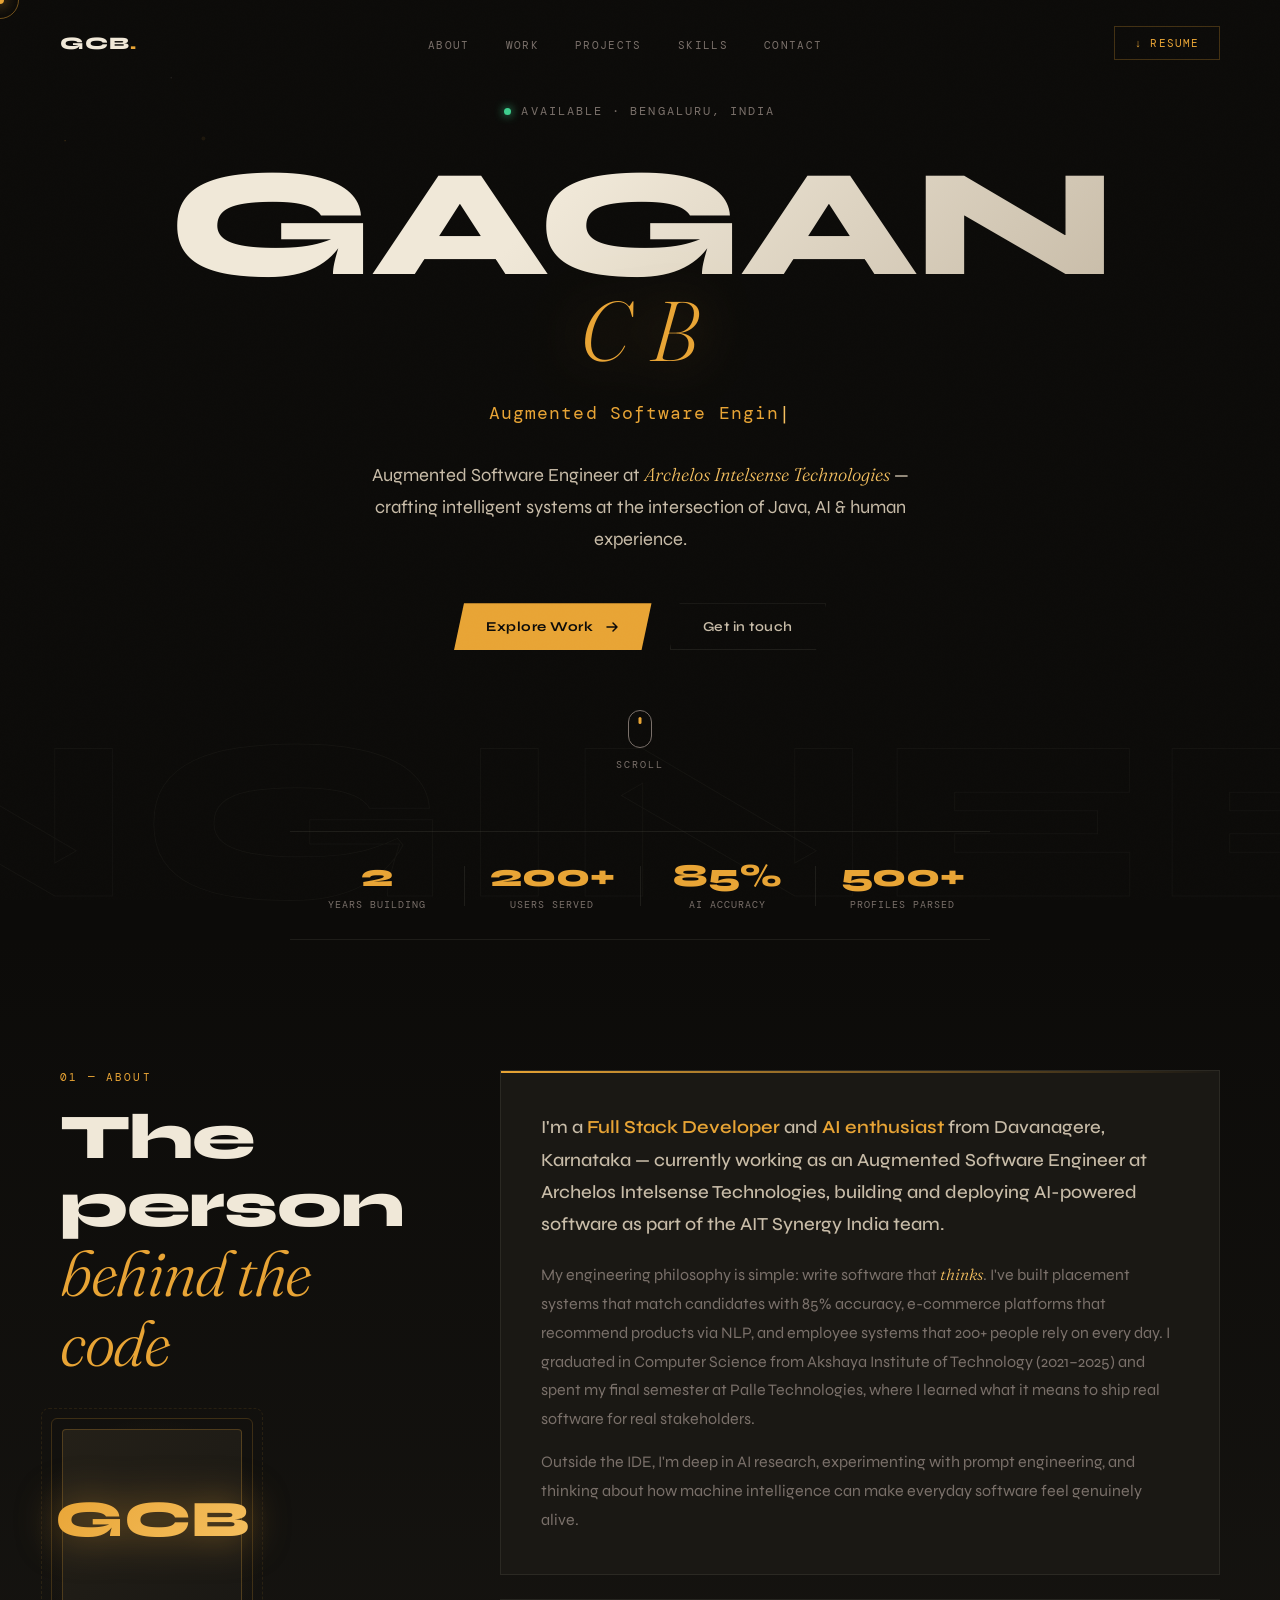
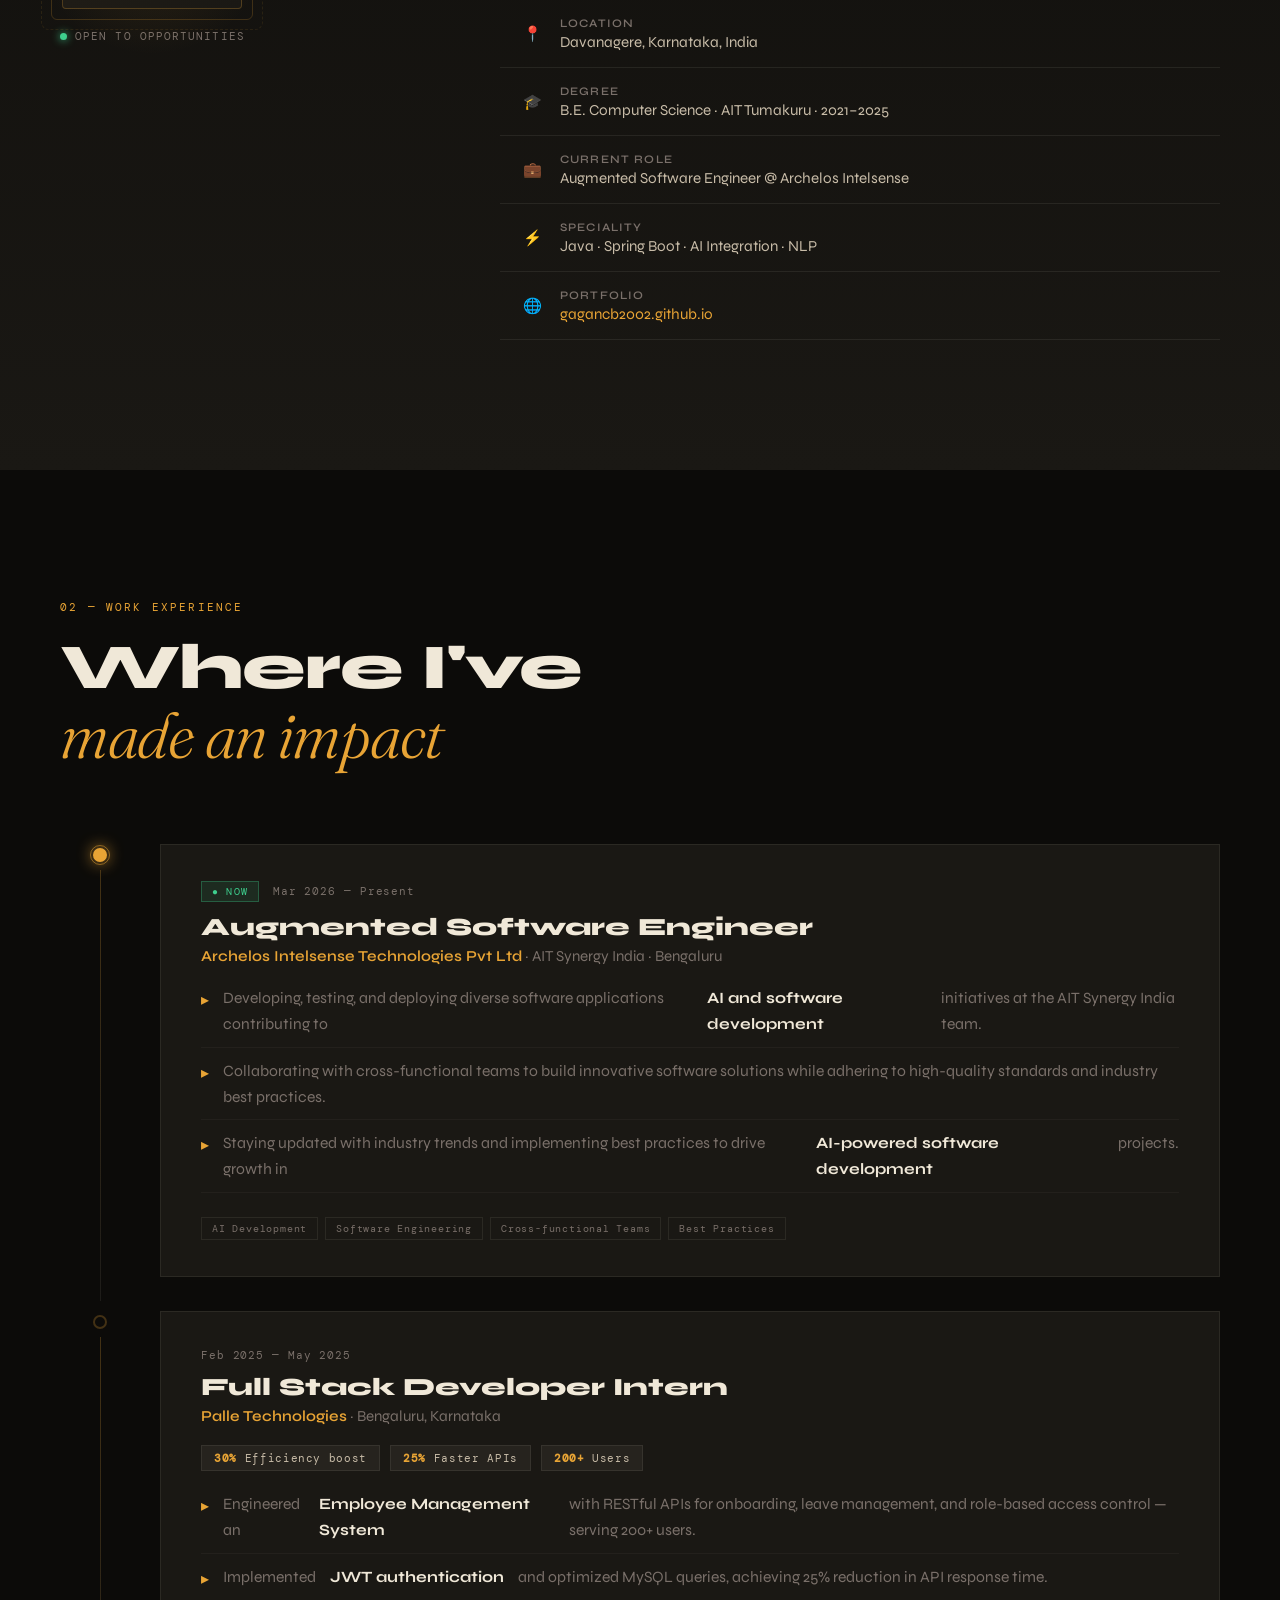
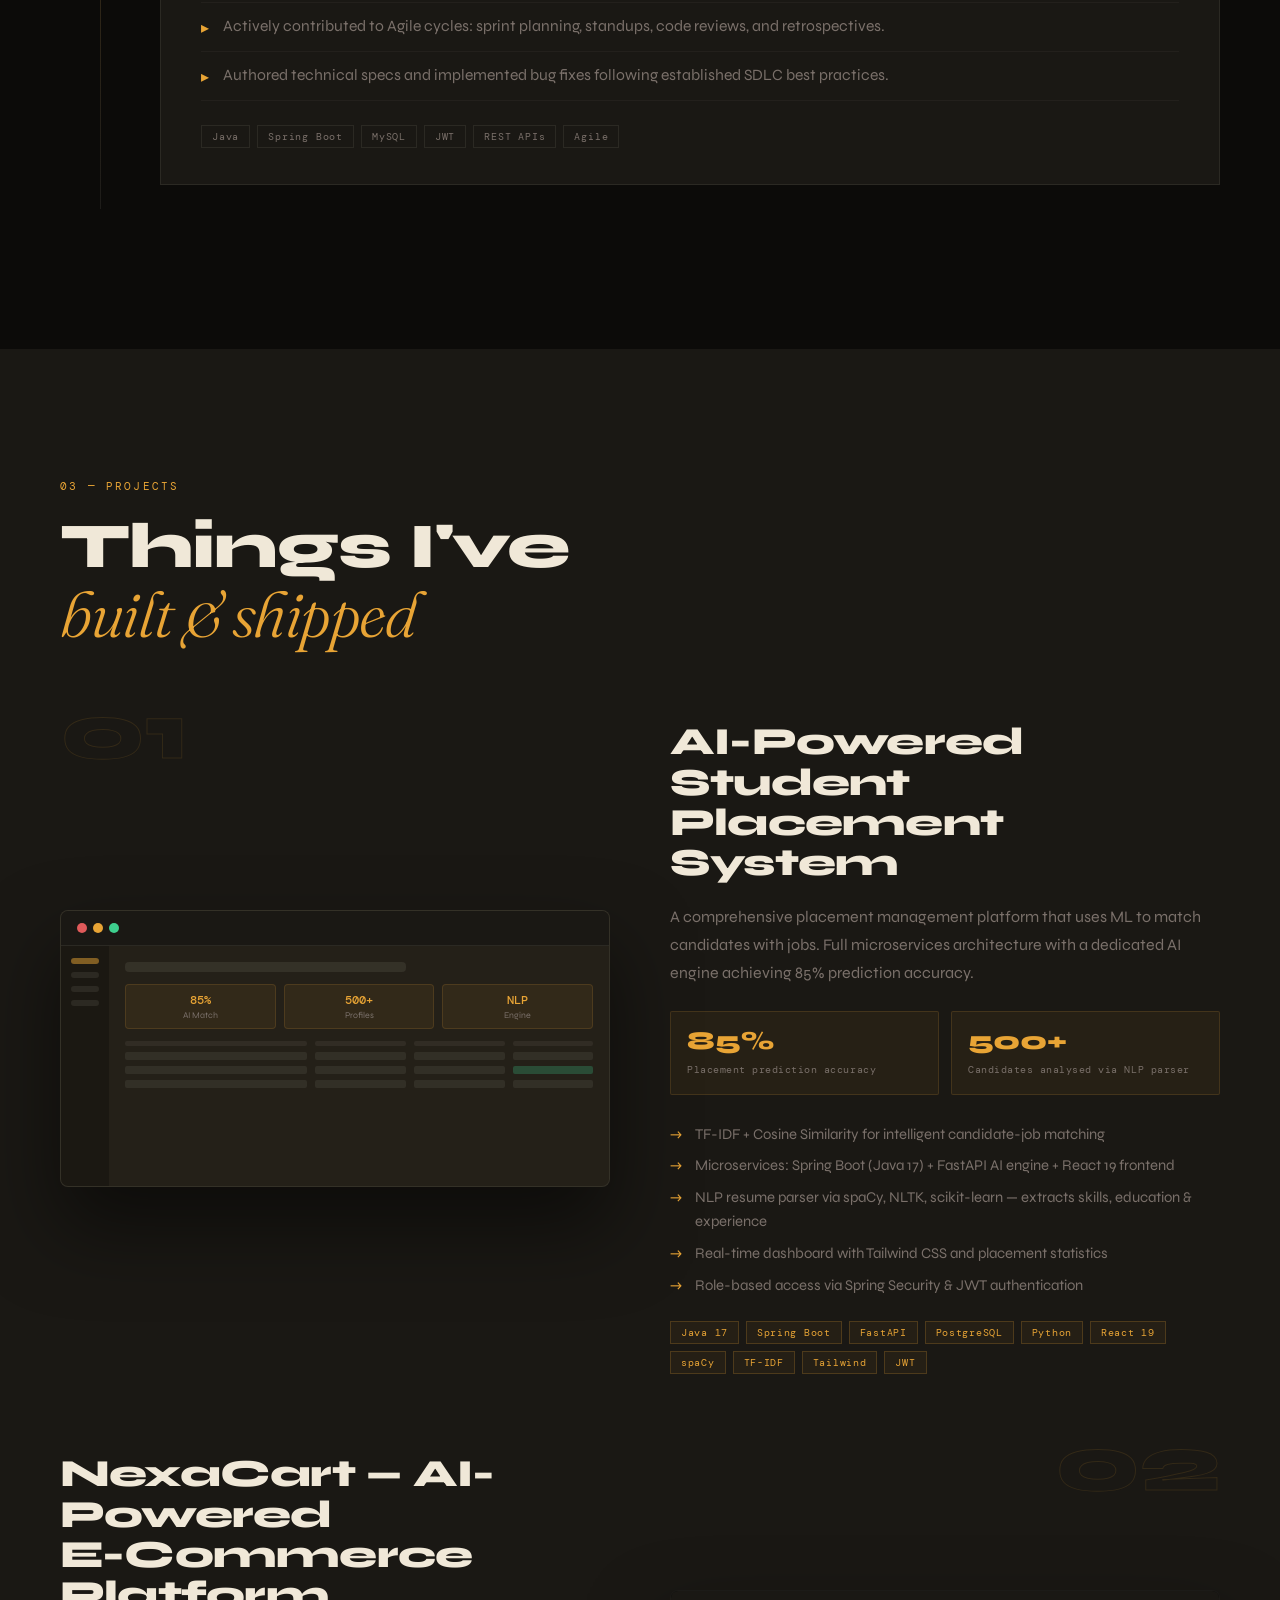
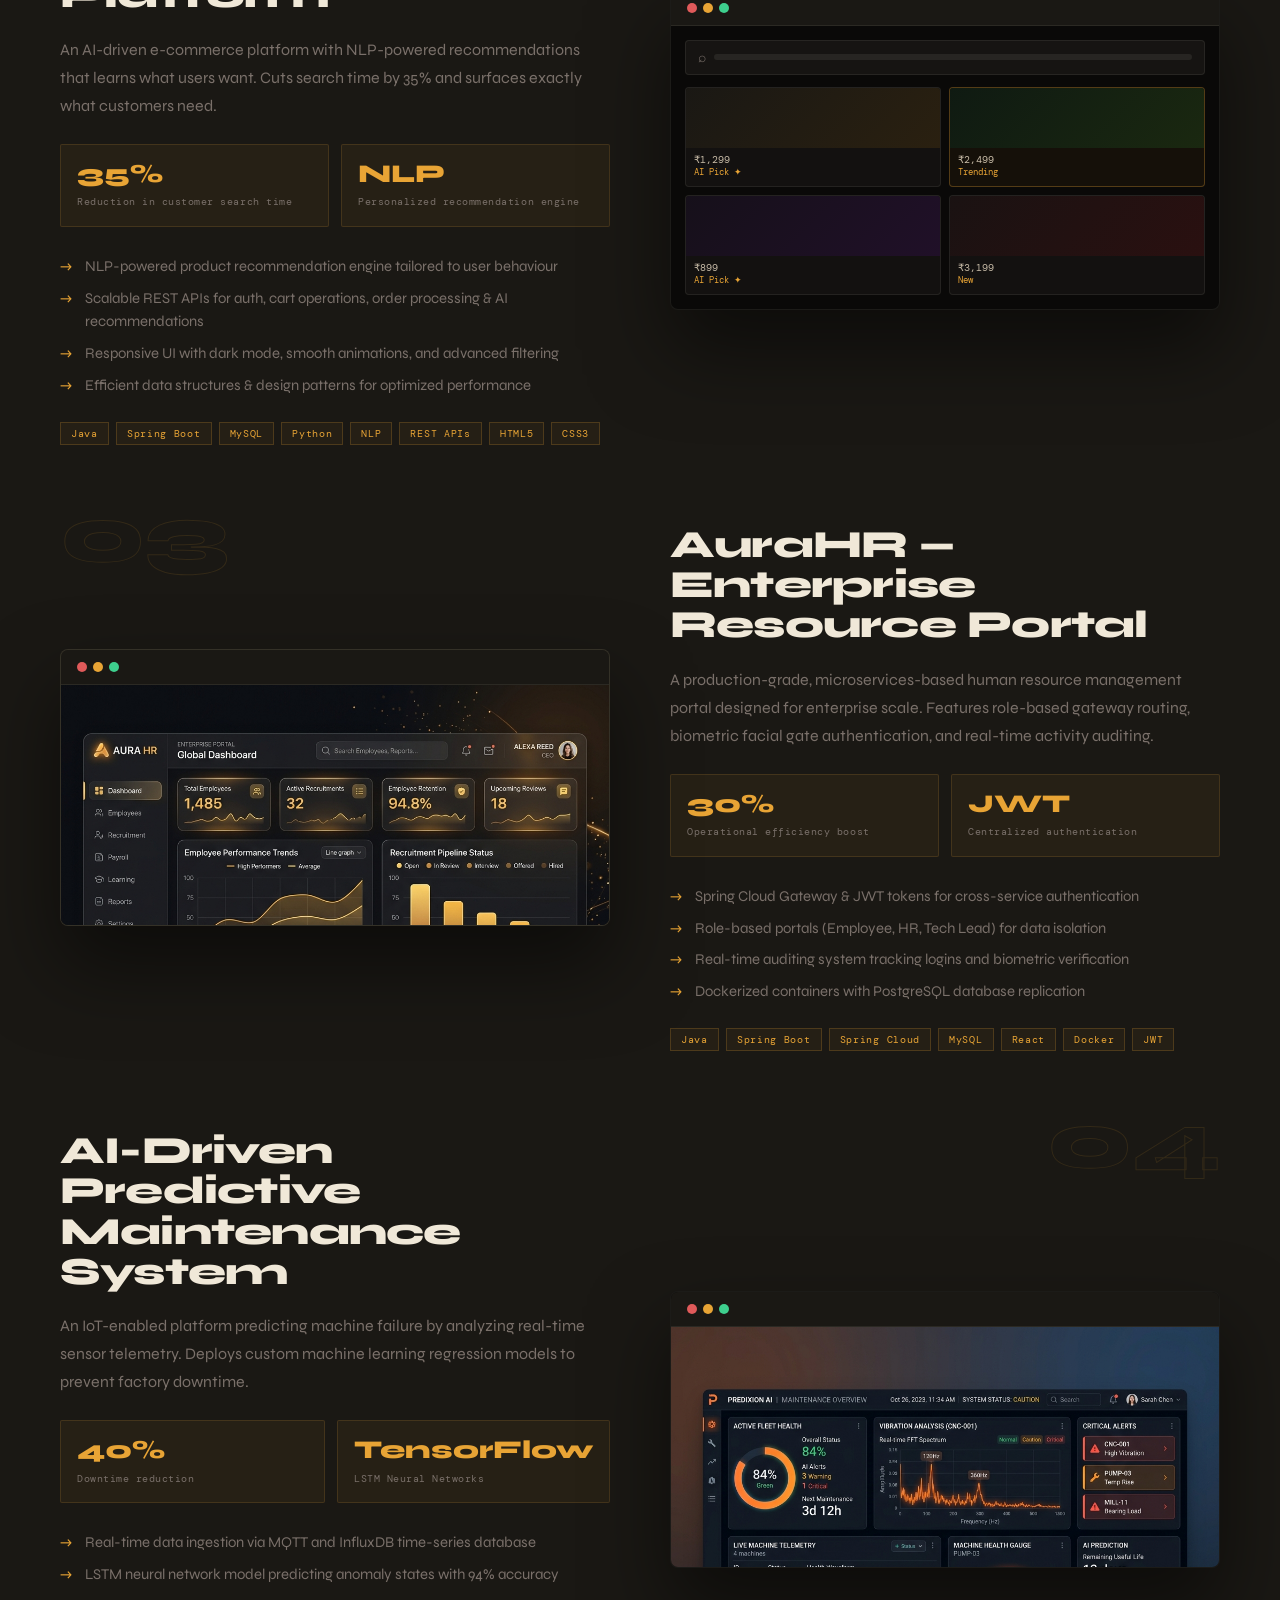
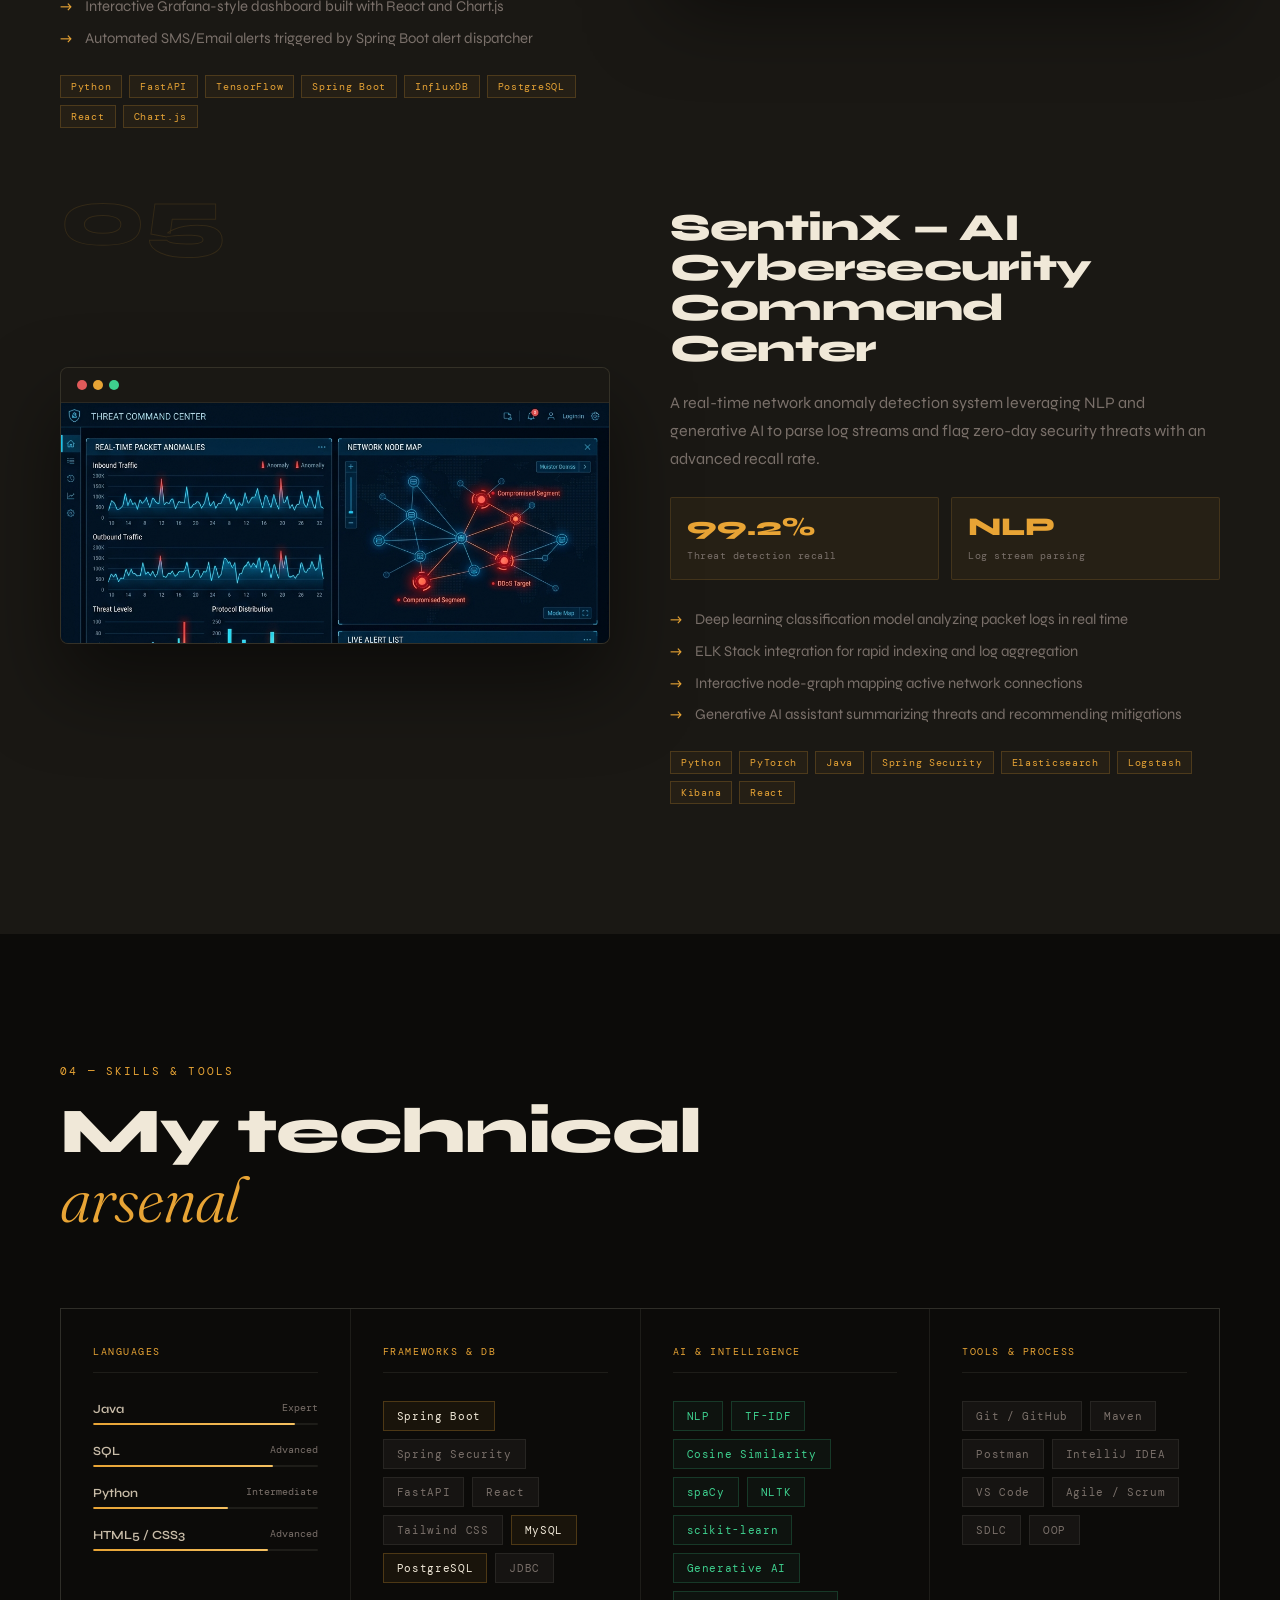
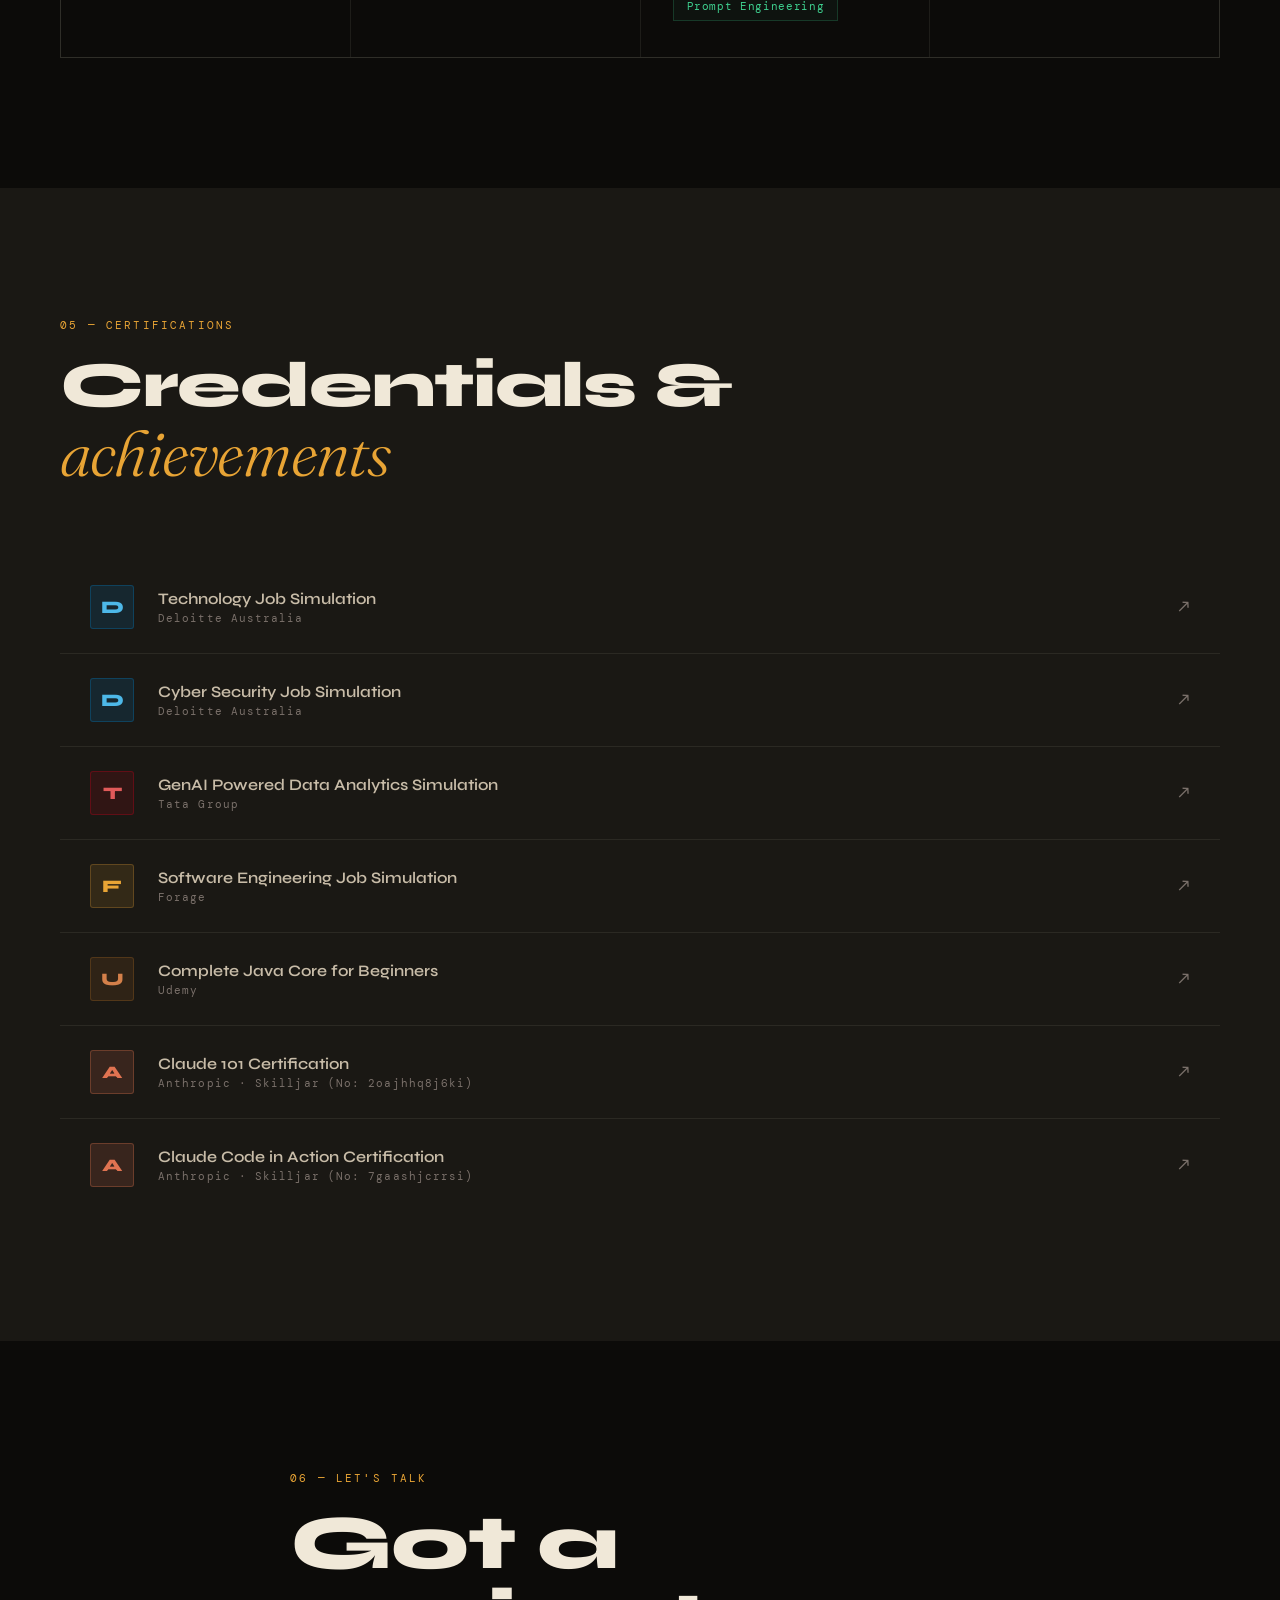
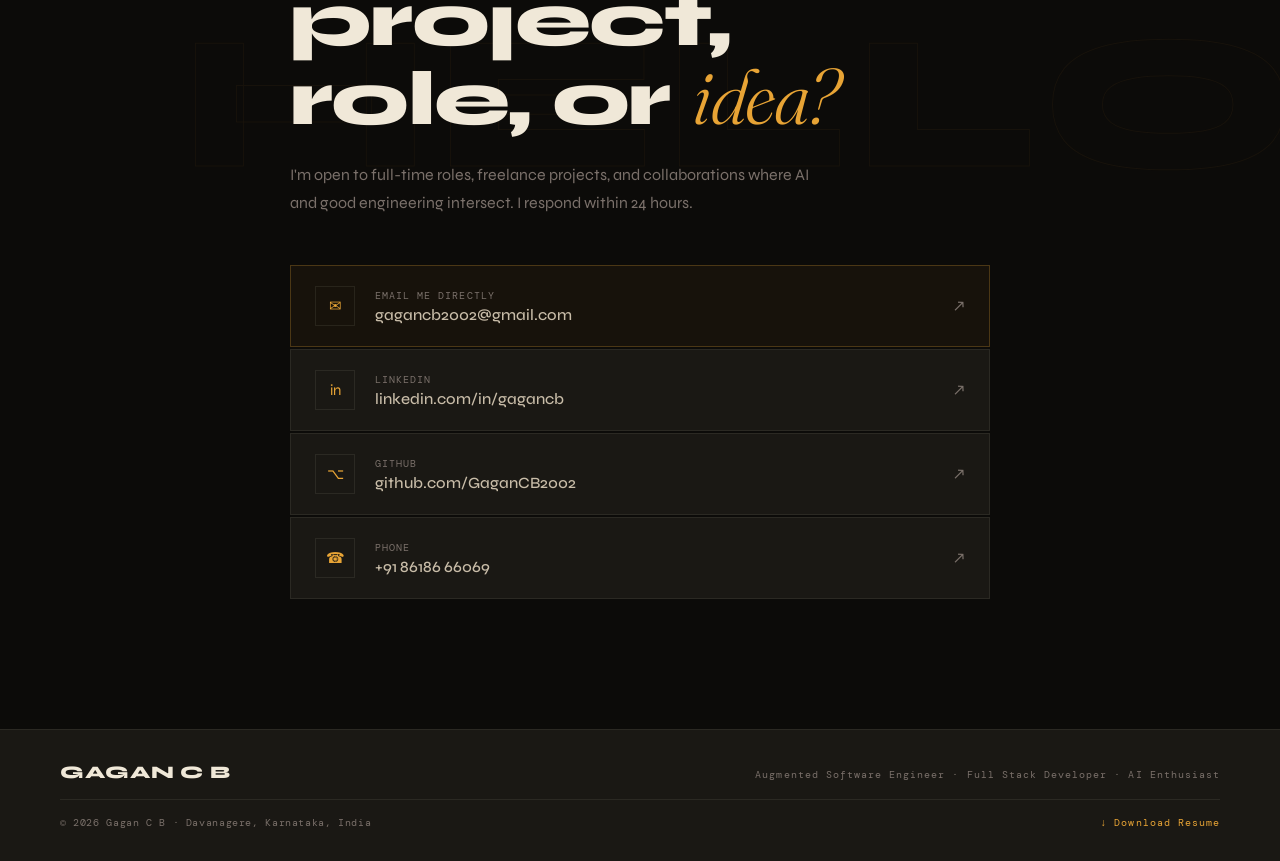
==== commit 38e99c59: "feat: add 3 new projects with UI screenshots and cursor-tracking spotlight glow animation" ====
--- a/index.html
+++ b/index.html
@@ -274,6 +274,96 @@
         <div class="proj-stack">
           <span>Java</span><span>Spring Boot</span><span>MySQL</span><span>Python</span>
           <span>NLP</span><span>REST APIs</span><span>HTML5</span><span>CSS3</span>
+        </div>
+      </div>
+    </div>
+
+    <div class="proj-block" data-reveal>
+      <div class="proj-num">03</div>
+      <div class="proj-visual">
+        <div class="proj-mockup">
+          <div class="mock-bar"><span></span><span></span><span></span></div>
+          <div class="mock-image-wrap">
+            <img src="images/project_aurahr.png" alt="AuraHR — Enterprise Resource Portal" class="proj-img"/>
+          </div>
+        </div>
+      </div>
+      <div class="proj-info">
+        <h3 class="proj-title">AuraHR — Enterprise<br/>Resource Portal</h3>
+        <p class="proj-desc">A production-grade, microservices-based human resource management portal designed for enterprise scale. Features role-based gateway routing, biometric facial gate authentication, and real-time activity auditing.</p>
+        <div class="proj-achs">
+          <div class="pa"><span class="pav">30%</span><span class="pal">Operational efficiency boost</span></div>
+          <div class="pa"><span class="pav">JWT</span><span class="pal">Centralized authentication</span></div>
+        </div>
+        <ul class="proj-ul">
+          <li>Spring Cloud Gateway &amp; JWT tokens for cross-service authentication</li>
+          <li>Role-based portals (Employee, HR, Tech Lead) for data isolation</li>
+          <li>Real-time auditing system tracking logins and biometric verification</li>
+          <li>Dockerized containers with PostgreSQL database replication</li>
+        </ul>
+        <div class="proj-stack">
+          <span>Java</span><span>Spring Boot</span><span>Spring Cloud</span><span>MySQL</span>
+          <span>React</span><span>Docker</span><span>JWT</span>
+        </div>
+      </div>
+    </div>
+
+    <div class="proj-block reverse" data-reveal>
+      <div class="proj-num">04</div>
+      <div class="proj-visual">
+        <div class="proj-mockup mockup-dark">
+          <div class="mock-bar"><span></span><span></span><span></span></div>
+          <div class="mock-image-wrap">
+            <img src="images/project_predictive_maintenance.png" alt="AI-Driven Predictive Maintenance" class="proj-img"/>
+          </div>
+        </div>
+      </div>
+      <div class="proj-info">
+        <h3 class="proj-title">AI-Driven Predictive<br/>Maintenance System</h3>
+        <p class="proj-desc">An IoT-enabled platform predicting machine failure by analyzing real-time sensor telemetry. Deploys custom machine learning regression models to prevent factory downtime.</p>
+        <div class="proj-achs">
+          <div class="pa"><span class="pav">40%</span><span class="pal">Downtime reduction</span></div>
+          <div class="pa"><span class="pav">TensorFlow</span><span class="pal">LSTM Neural Networks</span></div>
+        </div>
+        <ul class="proj-ul">
+          <li>Real-time data ingestion via MQTT and InfluxDB time-series database</li>
+          <li>LSTM neural network model predicting anomaly states with 94% accuracy</li>
+          <li>Interactive Grafana-style dashboard built with React and Chart.js</li>
+          <li>Automated SMS/Email alerts triggered by Spring Boot alert dispatcher</li>
+        </ul>
+        <div class="proj-stack">
+          <span>Python</span><span>FastAPI</span><span>TensorFlow</span><span>Spring Boot</span>
+          <span>InfluxDB</span><span>PostgreSQL</span><span>React</span><span>Chart.js</span>
+        </div>
+      </div>
+    </div>
+
+    <div class="proj-block" data-reveal>
+      <div class="proj-num">05</div>
+      <div class="proj-visual">
+        <div class="proj-mockup">
+          <div class="mock-bar"><span></span><span></span><span></span></div>
+          <div class="mock-image-wrap">
+            <img src="images/project_cybersecurity_threat.png" alt="SentinX — AI Cybersecurity Command Center" class="proj-img"/>
+          </div>
+        </div>
+      </div>
+      <div class="proj-info">
+        <h3 class="proj-title">SentinX — AI Cybersecurity<br/>Command Center</h3>
+        <p class="proj-desc">A real-time network anomaly detection system leveraging NLP and generative AI to parse log streams and flag zero-day security threats with an advanced recall rate.</p>
+        <div class="proj-achs">
+          <div class="pa"><span class="pav">99.2%</span><span class="pal">Threat detection recall</span></div>
+          <div class="pa"><span class="pav">NLP</span><span class="pal">Log stream parsing</span></div>
+        </div>
+        <ul class="proj-ul">
+          <li>Deep learning classification model analyzing packet logs in real time</li>
+          <li>ELK Stack integration for rapid indexing and log aggregation</li>
+          <li>Interactive node-graph mapping active network connections</li>
+          <li>Generative AI assistant summarizing threats and recommending mitigations</li>
+        </ul>
+        <div class="proj-stack">
+          <span>Python</span><span>PyTorch</span><span>Java</span><span>Spring Security</span>
+          <span>Elasticsearch</span><span>Logstash</span><span>Kibana</span><span>React</span>
         </div>
       </div>
     </div>
--- a/style.css
+++ b/style.css
@@ -418,21 +418,33 @@
 
 /* MOCKUP */
 .proj-mockup{
+  position:relative;
   background:var(--ink-3);border:1px solid var(--border);
   border-radius:8px;overflow:hidden;
   box-shadow:0 40px 80px rgba(0,0,0,.5);
   transition:transform .5s var(--ease),box-shadow .5s;
 }
+.proj-mockup::after{
+  content:'';position:absolute;inset:0;
+  background:radial-gradient(400px circle at var(--mouse-x, 50%) var(--mouse-y, 50%), rgba(232,164,53,0.1), transparent 50%);
+  pointer-events:none;opacity:0;transition:opacity .5s var(--ease);
+  z-index:10;
+}
+.proj-block:hover .proj-mockup::after{opacity:1}
 .proj-block:hover .proj-mockup{transform:translateY(-8px) rotate(.5deg);box-shadow:0 60px 100px rgba(0,0,0,.6)}
 .mock-bar{
   display:flex;gap:6px;padding:12px 16px;
   background:var(--ink-2);border-bottom:1px solid var(--border);
+  position:relative;z-index:11;
 }
 .mock-bar span{width:10px;height:10px;border-radius:50%;background:rgba(240,232,216,.12)}
 .mock-bar span:first-child{background:#e05a5a}
 .mock-bar span:nth-child(2){background:#e8a435}
 .mock-bar span:last-child{background:#3ecf8e}
 .mock-body-inner{display:flex;height:240px}
+.mock-image-wrap{display:flex;height:240px;overflow:hidden;background:var(--ink-2);position:relative}
+.proj-img{width:100%;height:100%;object-fit:cover;object-position:top;transition:transform 0.6s var(--ease)}
+.proj-block:hover .proj-img{transform:scale(1.04)}
 .mock-side{width:48px;background:rgba(0,0,0,.25);padding:12px 10px;display:flex;flex-direction:column;gap:8px}
 .msn{height:6px;border-radius:3px;background:var(--border)}
 .msn.a{background:rgba(232,164,53,.5)}
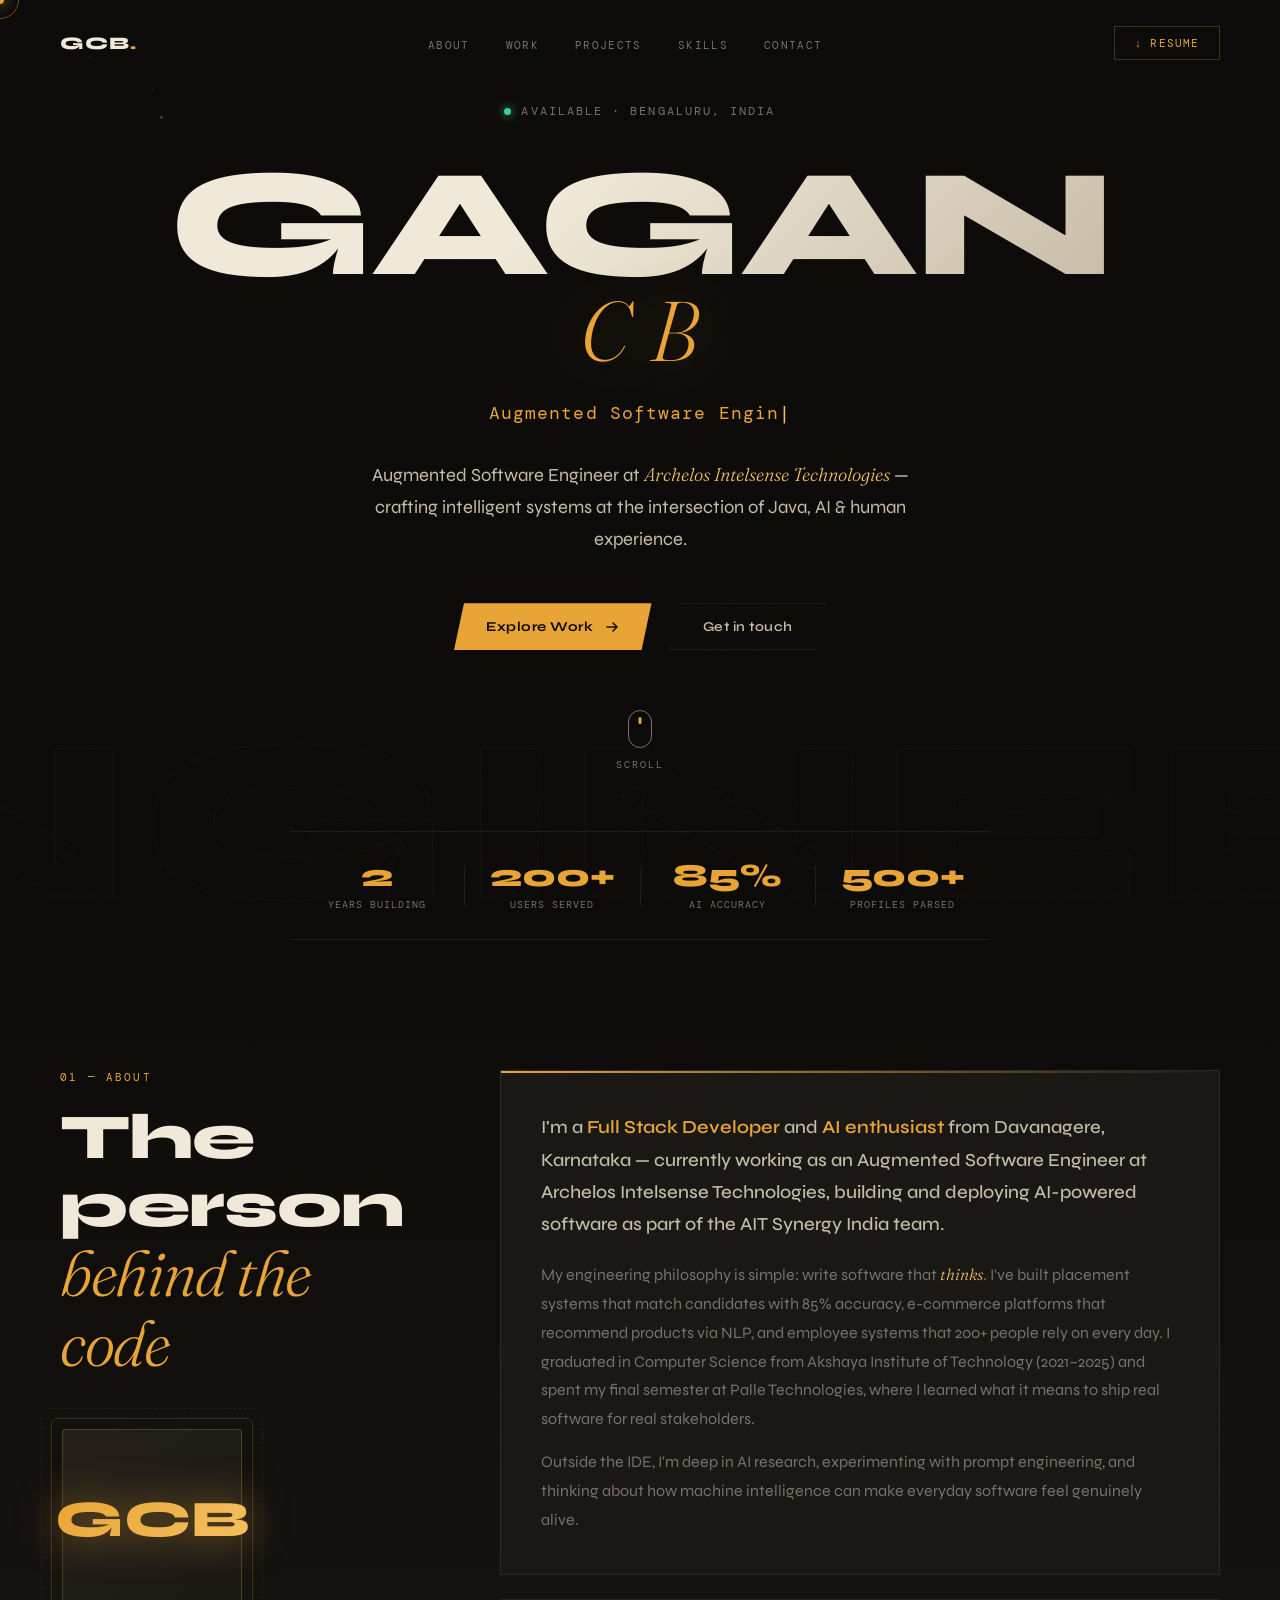
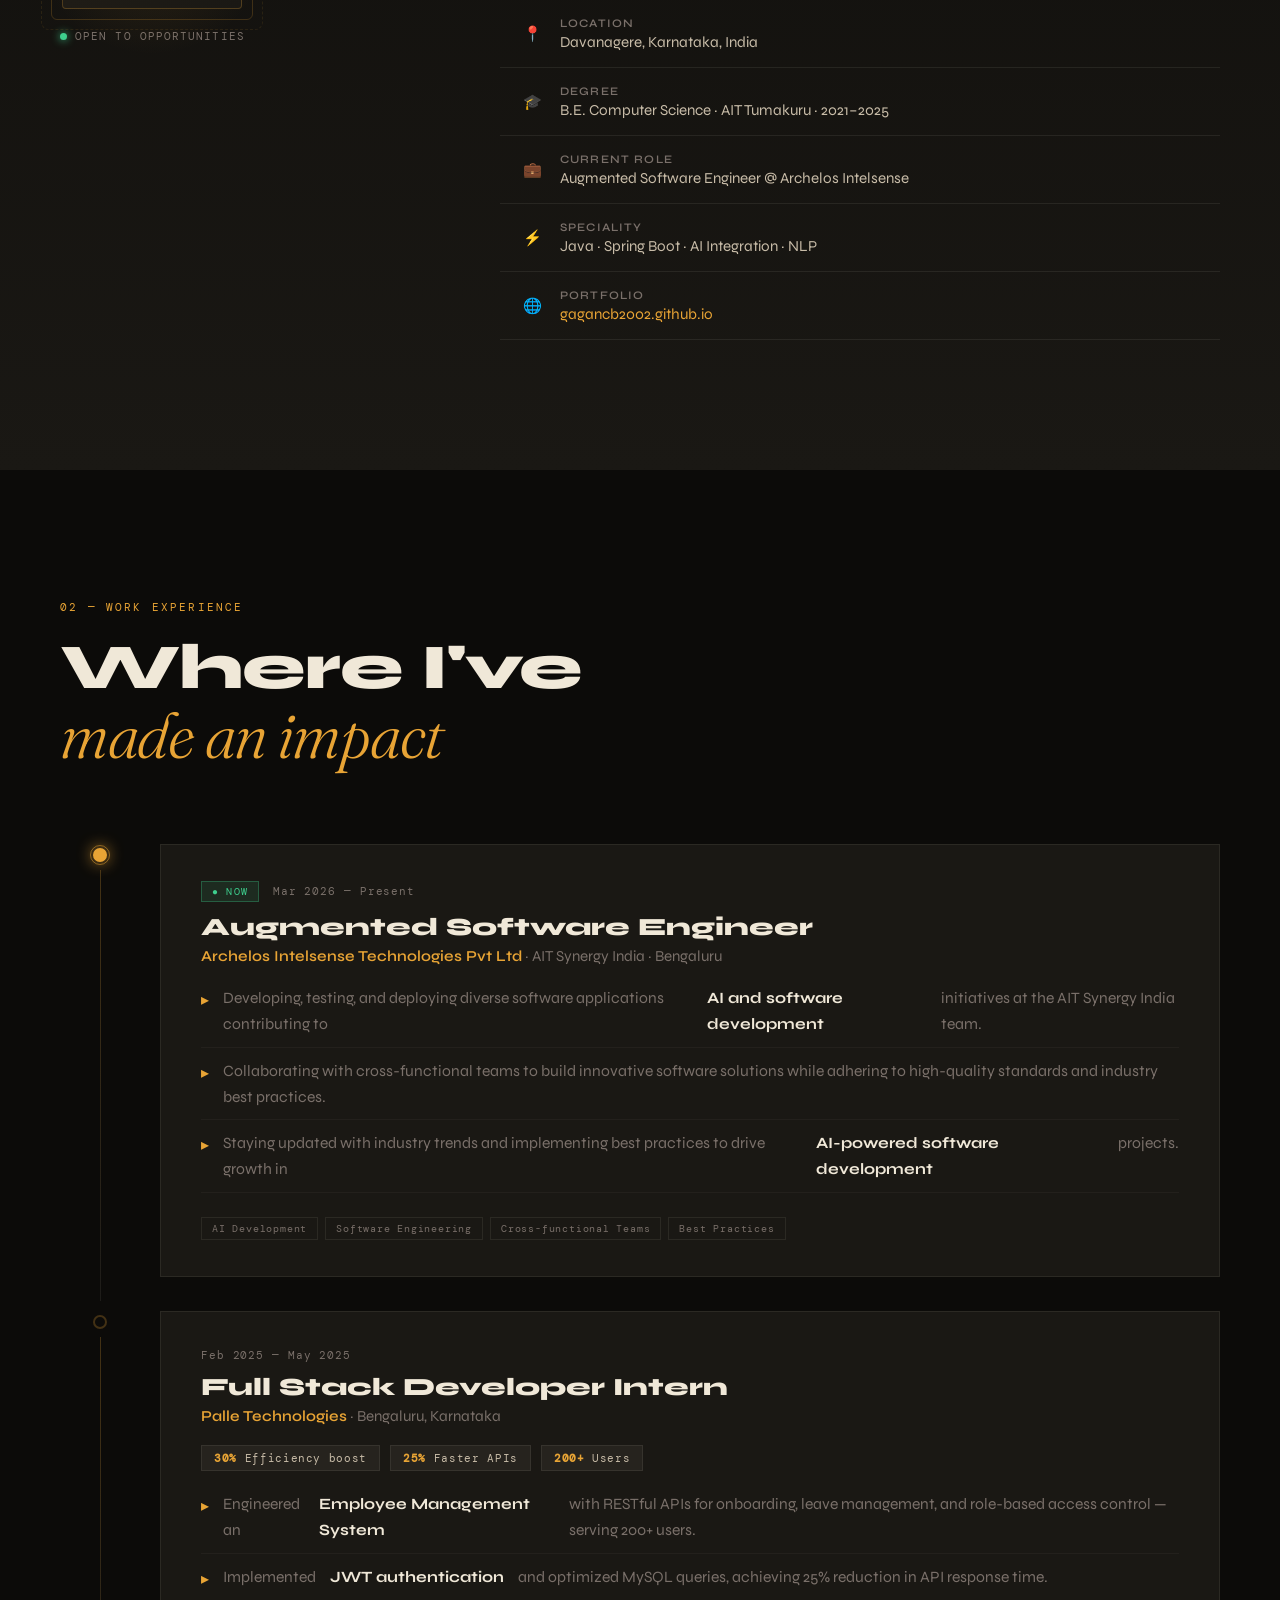
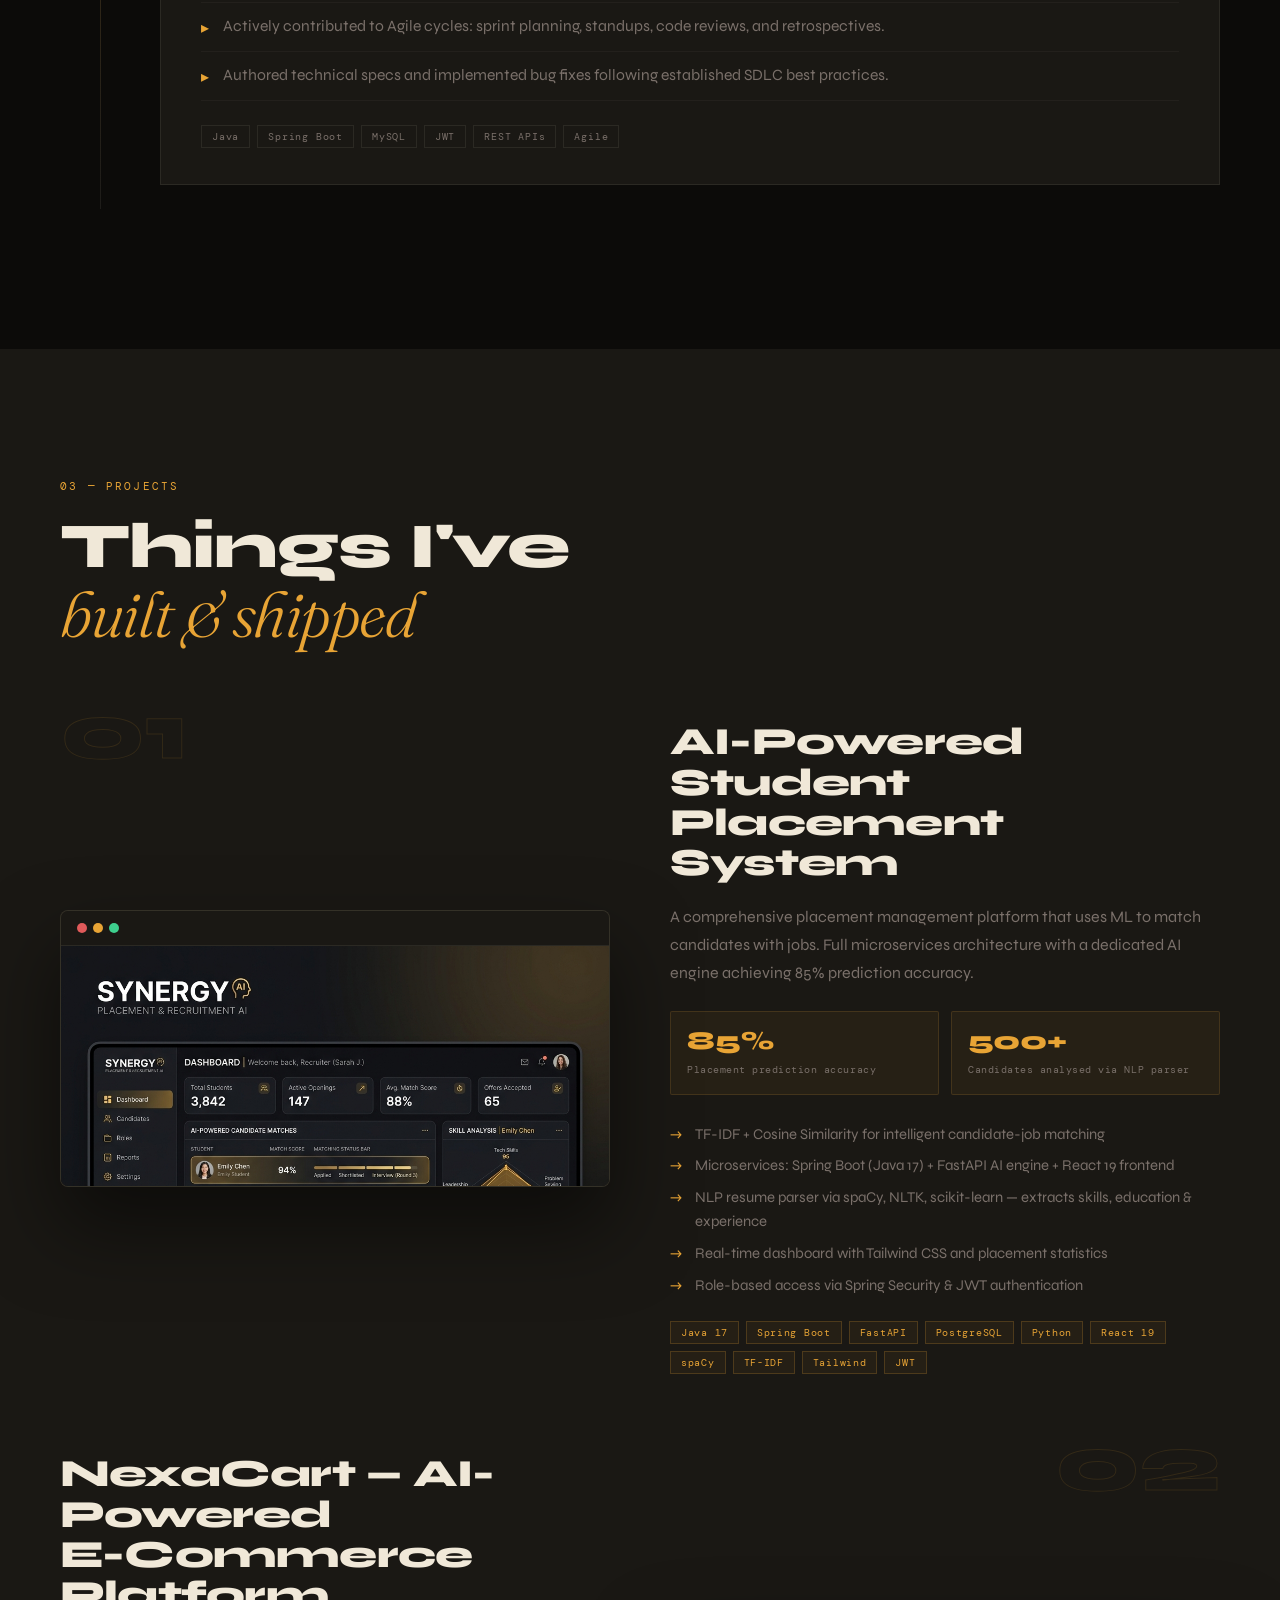
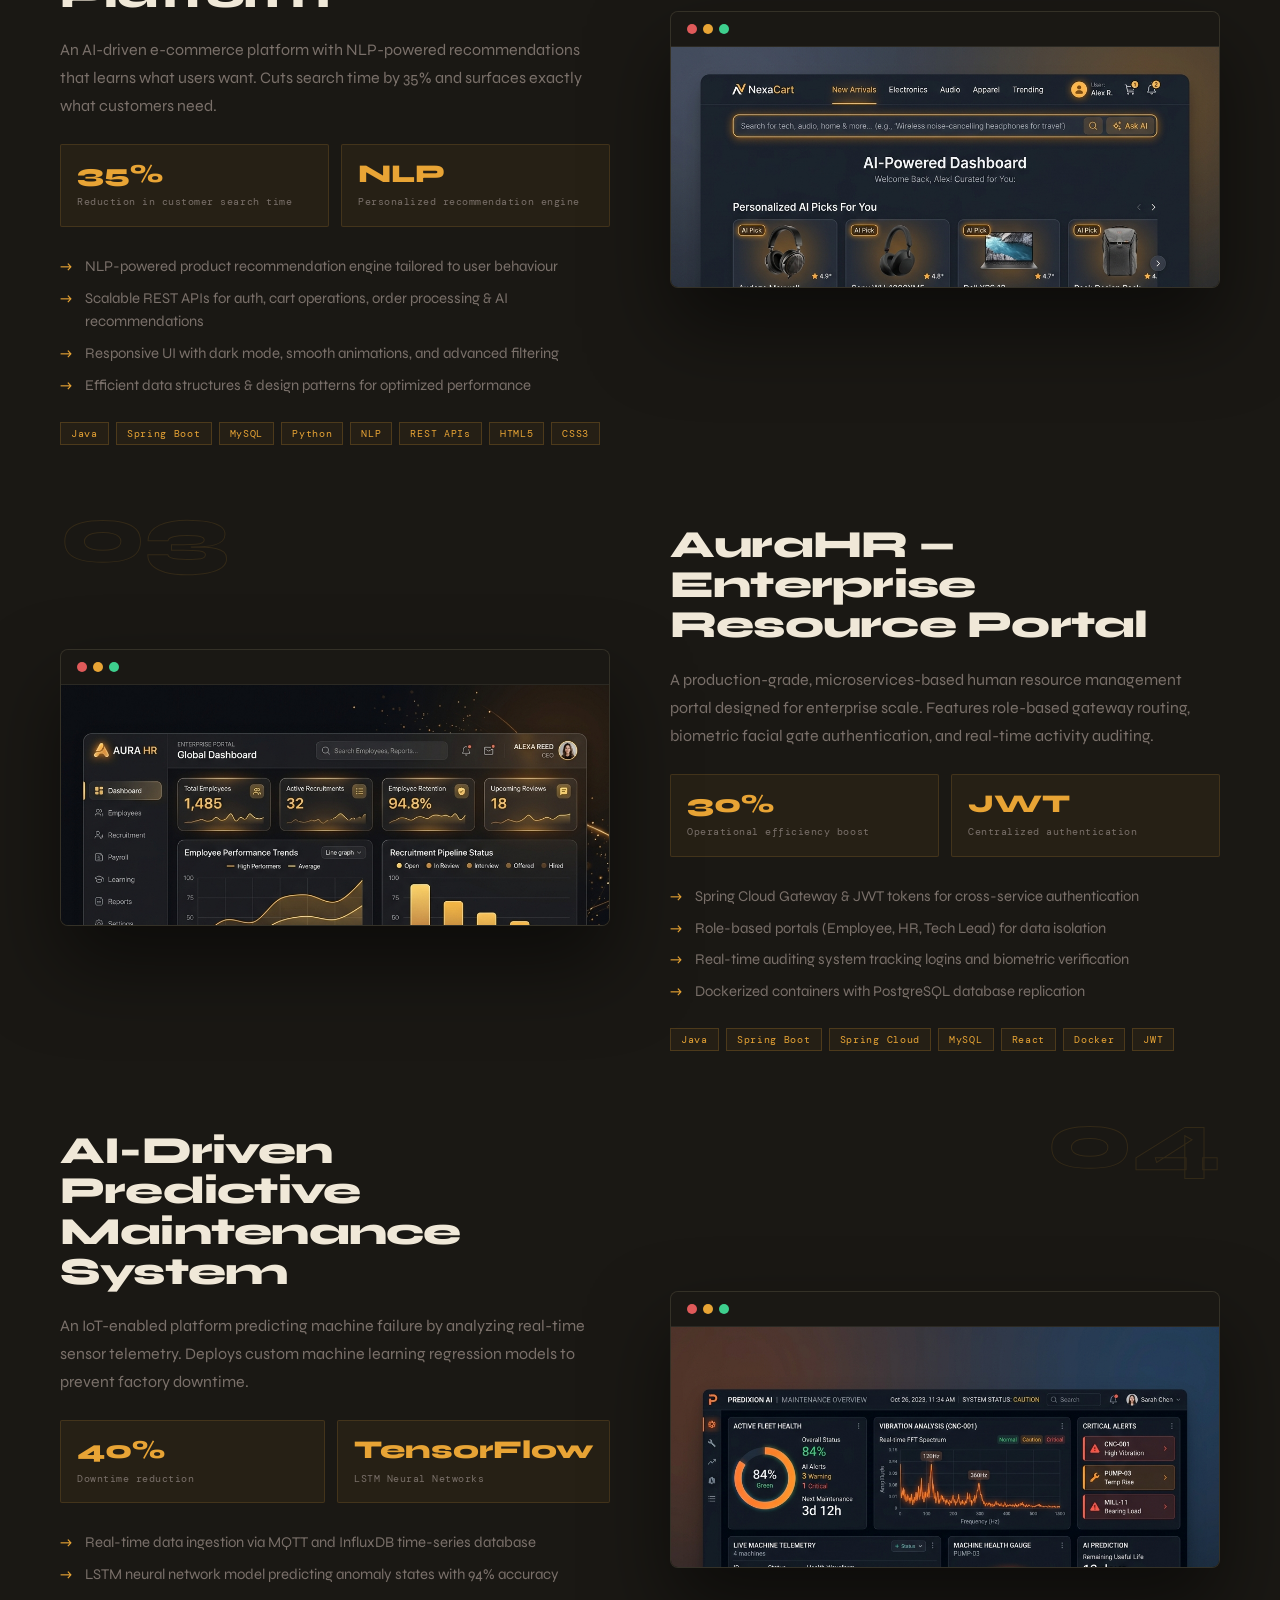
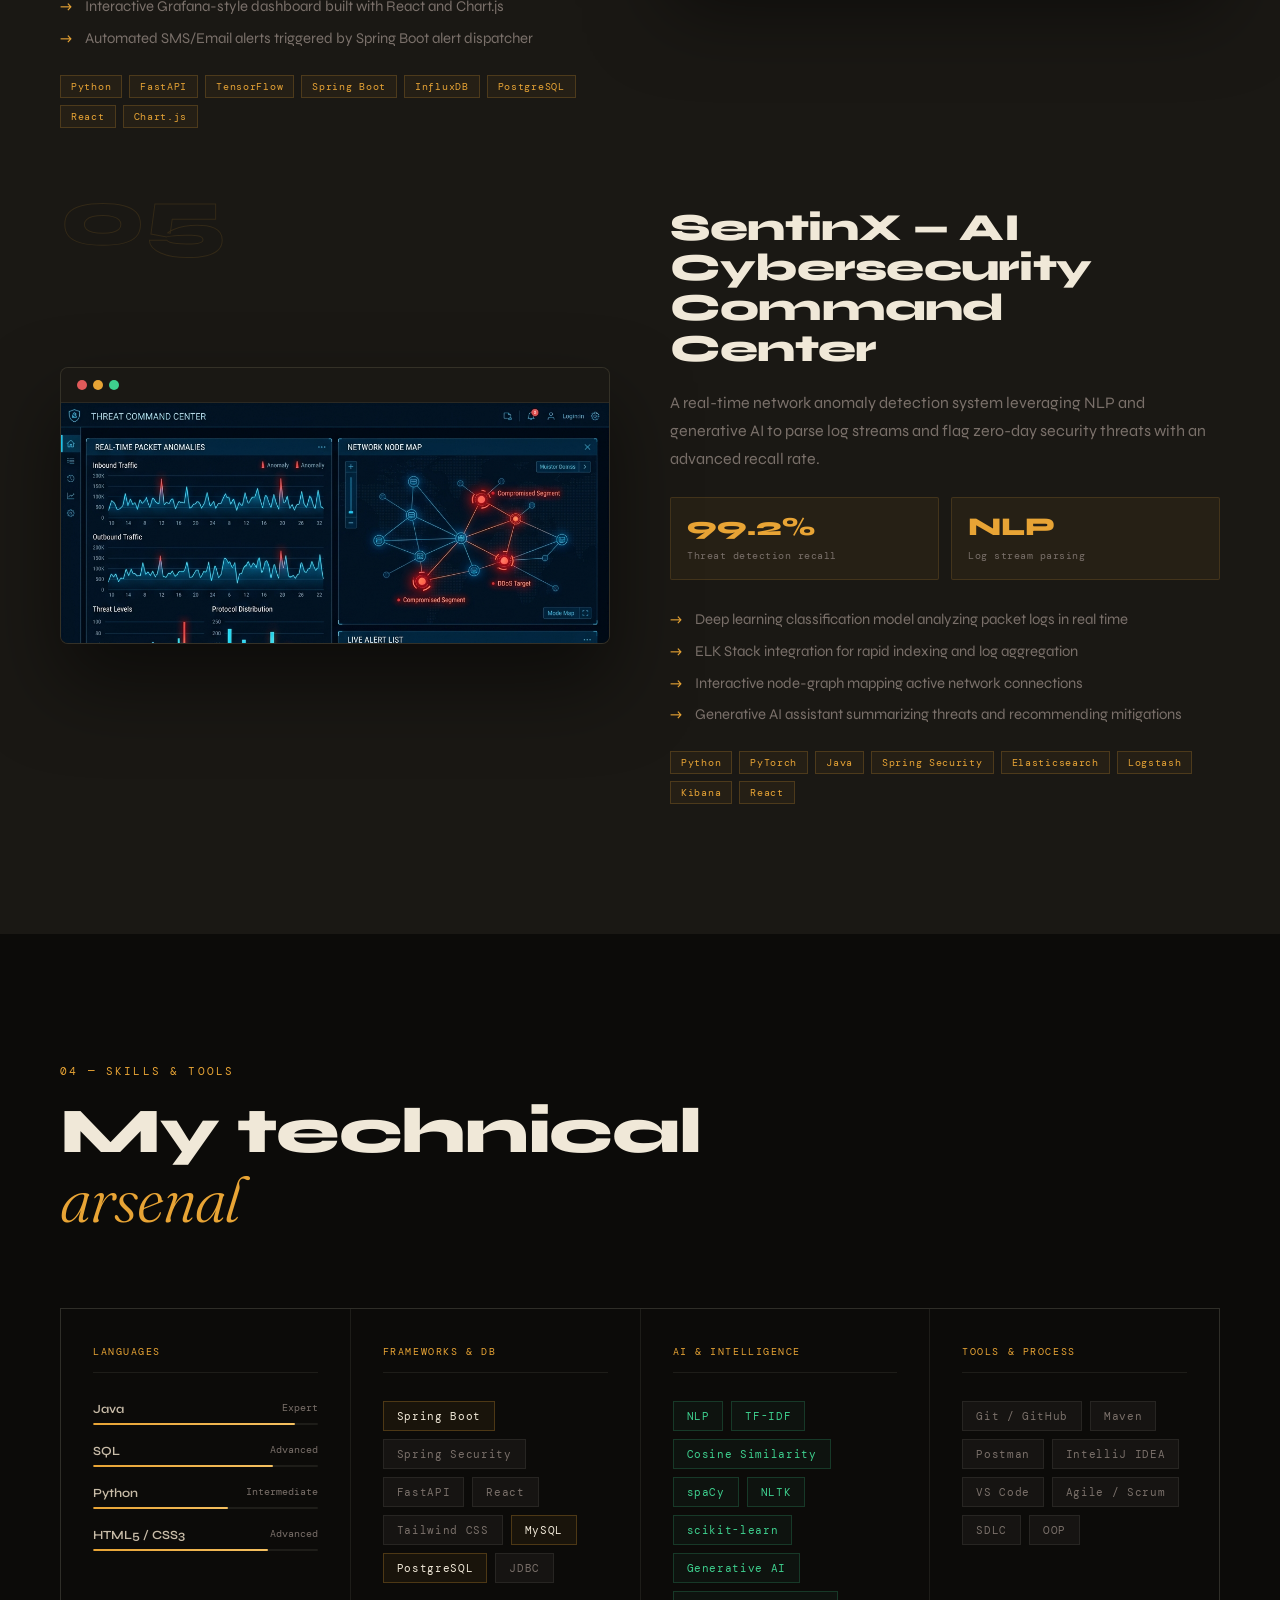
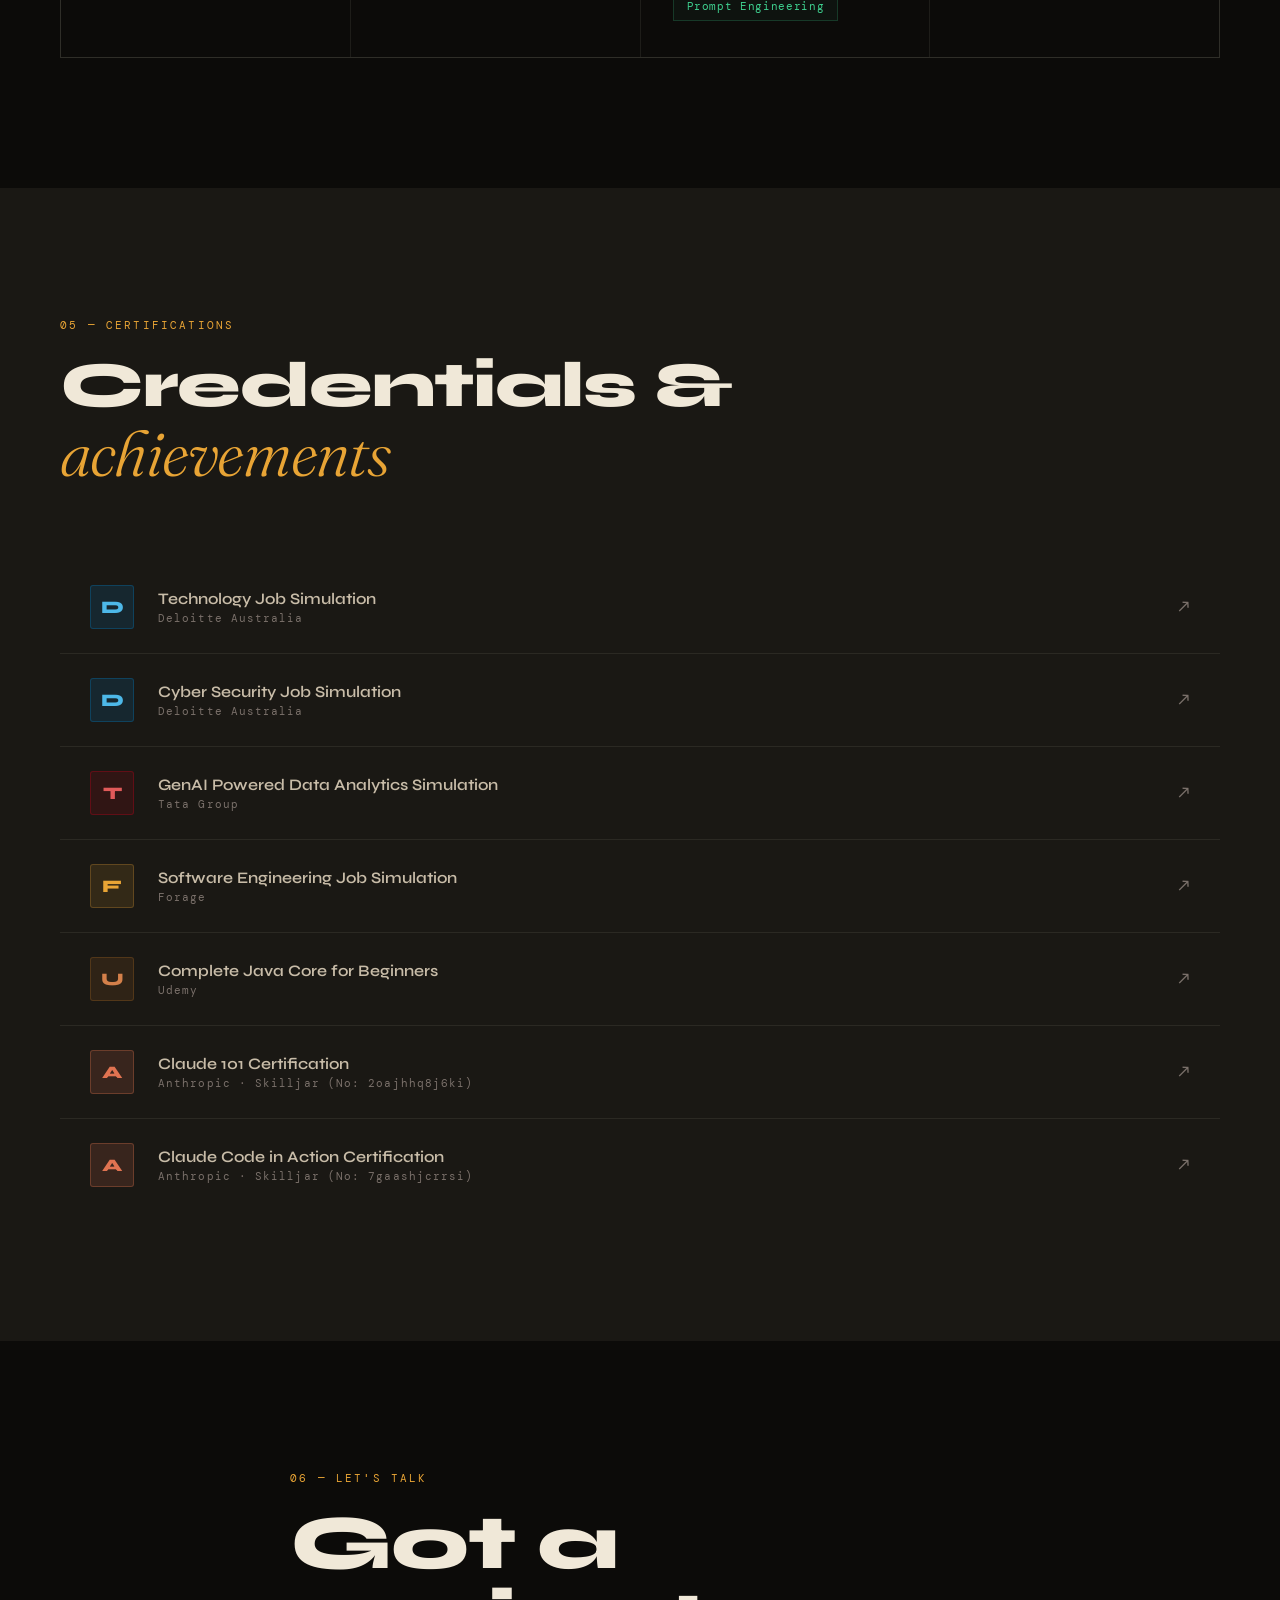
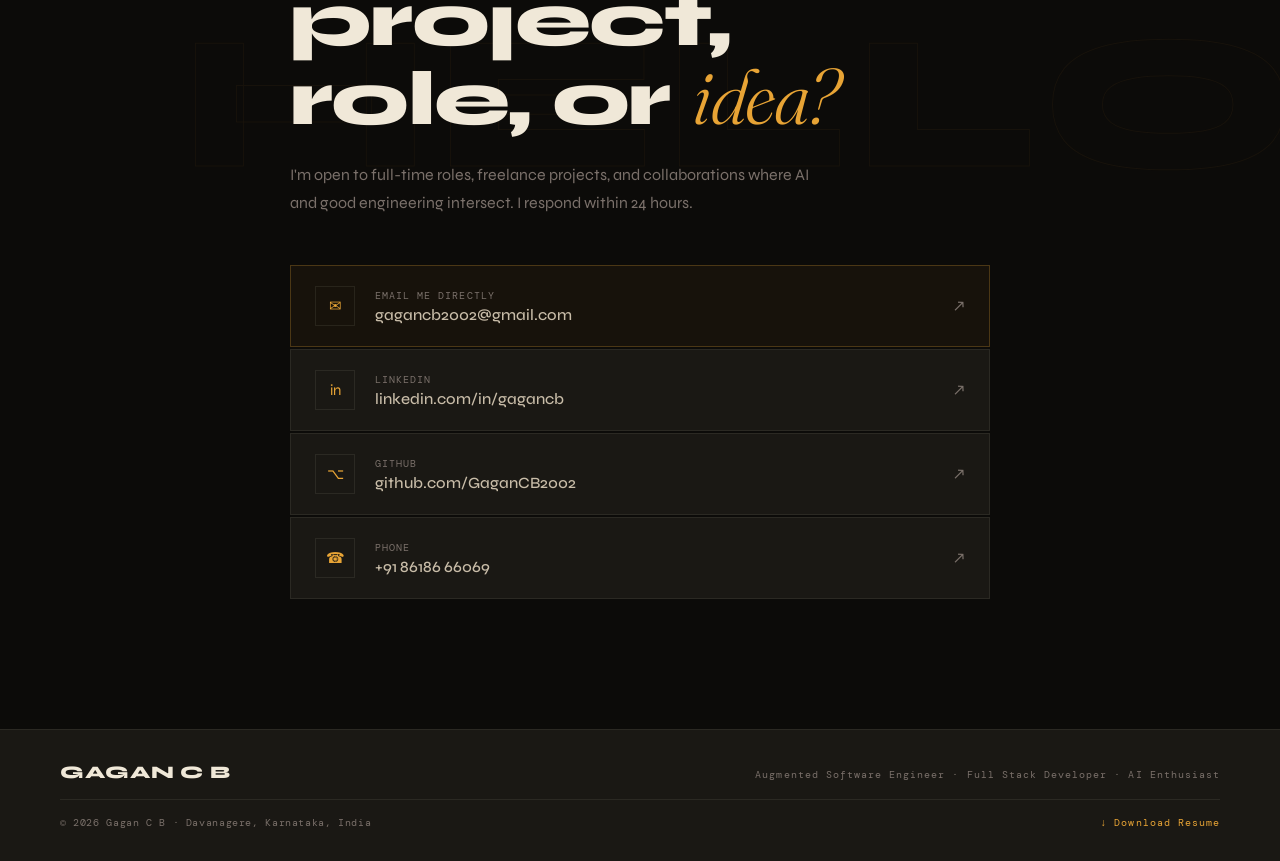
==== commit 923fe12e: "feat: replace CSS mockups with high-fidelity realistic UI dashboard images for Project 1 and 2" ====
--- a/index.html
+++ b/index.html
@@ -200,24 +200,8 @@
       <div class="proj-visual">
         <div class="proj-mockup">
           <div class="mock-bar"><span></span><span></span><span></span></div>
-          <div class="mock-body-inner">
-            <div class="mock-side">
-              <div class="msn a"></div><div class="msn b"></div><div class="msn c"></div><div class="msn d"></div>
-            </div>
-            <div class="mock-main-area">
-              <div class="mock-title-bar"></div>
-              <div class="mock-cards-row">
-                <div class="mc"><div class="mc-val">85%</div><div class="mc-l">AI Match</div></div>
-                <div class="mc"><div class="mc-val">500+</div><div class="mc-l">Profiles</div></div>
-                <div class="mc"><div class="mc-val">NLP</div><div class="mc-l">Engine</div></div>
-              </div>
-              <div class="mock-table-rows">
-                <div class="mtr header"><div></div><div></div><div></div><div></div></div>
-                <div class="mtr"><div></div><div></div><div></div><div class="mbadge"></div></div>
-                <div class="mtr"><div></div><div></div><div></div><div class="mbadge green"></div></div>
-                <div class="mtr"><div></div><div></div><div></div><div class="mbadge"></div></div>
-              </div>
-            </div>
+          <div class="mock-image-wrap">
+            <img src="images/project_placement.png" alt="AI-Powered Student Placement System" class="proj-img"/>
           </div>
         </div>
       </div>
@@ -247,14 +231,8 @@
       <div class="proj-visual">
         <div class="proj-mockup mockup-dark">
           <div class="mock-bar"><span></span><span></span><span></span></div>
-          <div class="ecomm-wrap">
-            <div class="ecomm-search-bar"><div class="esb-icon">⌕</div><div class="esb-text"></div></div>
-            <div class="ecomm-grid">
-              <div class="ec-card"><div class="ec-img c1"></div><div class="ec-price">₹1,299</div><div class="ec-ai">AI Pick ✦</div></div>
-              <div class="ec-card ft"><div class="ec-img c2"></div><div class="ec-price">₹2,499</div><div class="ec-ai">Trending</div></div>
-              <div class="ec-card"><div class="ec-img c3"></div><div class="ec-price">₹899</div><div class="ec-ai">AI Pick ✦</div></div>
-              <div class="ec-card"><div class="ec-img c4"></div><div class="ec-price">₹3,199</div><div class="ec-ai">New</div></div>
-            </div>
+          <div class="mock-image-wrap">
+            <img src="images/project_nexacart.png" alt="NexaCart — AI-Powered E-Commerce Platform" class="proj-img"/>
           </div>
         </div>
       </div>
--- a/style.css
+++ b/style.css
@@ -445,37 +445,6 @@
 .mock-image-wrap{display:flex;height:240px;overflow:hidden;background:var(--ink-2);position:relative}
 .proj-img{width:100%;height:100%;object-fit:cover;object-position:top;transition:transform 0.6s var(--ease)}
 .proj-block:hover .proj-img{transform:scale(1.04)}
-.mock-side{width:48px;background:rgba(0,0,0,.25);padding:12px 10px;display:flex;flex-direction:column;gap:8px}
-.msn{height:6px;border-radius:3px;background:var(--border)}
-.msn.a{background:rgba(232,164,53,.5)}
-.mock-main-area{flex:1;padding:16px;display:flex;flex-direction:column;gap:12px}
-.mock-title-bar{height:10px;width:60%;background:var(--border);border-radius:4px}
-.mock-cards-row{display:flex;gap:8px}
-.mc{flex:1;background:rgba(232,164,53,.07);border:1px solid rgba(232,164,53,.15);border-radius:4px;padding:8px;text-align:center}
-.mc-val{font-family:var(--ff-mono);font-size:.72rem;color:var(--amber);font-weight:500}
-.mc-l{font-size:.55rem;color:var(--cream-3);margin-top:2px}
-.mock-table-rows{display:flex;flex-direction:column;gap:6px}
-.mtr{display:grid;grid-template-columns:2fr 1fr 1fr 80px;gap:8px;align-items:center}
-.mtr.header > div{height:5px;background:rgba(240,232,216,.06);border-radius:2px}
-.mtr > div{height:8px;background:rgba(240,232,216,.07);border-radius:2px}
-.mbadge{height:16px;border-radius:3px;background:rgba(232,164,53,.25)}
-.mbadge.green{background:rgba(62,207,142,.25)}
-
-.mockup-dark{background:#0a0908}
-.ecomm-wrap{padding:14px;display:flex;flex-direction:column;gap:12px}
-.ecomm-search-bar{display:flex;align-items:center;gap:8px;background:rgba(240,232,216,.05);border:1px solid var(--border);padding:8px 12px;border-radius:4px}
-.esb-icon{font-size:.85rem;color:var(--cream-3)}
-.esb-text{height:6px;flex:1;background:var(--border);border-radius:3px}
-.ecomm-grid{display:grid;grid-template-columns:1fr 1fr;gap:8px}
-.ec-card{background:rgba(240,232,216,.04);border:1px solid var(--border);border-radius:4px;overflow:hidden;padding:0 0 8px}
-.ec-card.ft{border-color:rgba(232,164,53,.3);background:rgba(232,164,53,.05)}
-.ec-img{height:60px;background:linear-gradient(135deg,var(--ink-3),rgba(232,164,53,.08))}
-.ec-img.c1{background:linear-gradient(135deg,#1a1814,#2a2010)}
-.ec-img.c2{background:linear-gradient(135deg,#0f1a12,#1a2810)}
-.ec-img.c3{background:linear-gradient(135deg,#16101a,#201028)}
-.ec-img.c4{background:linear-gradient(135deg,#1a1212,#2a1010)}
-.ec-price{font-family:var(--ff-mono);font-size:.65rem;color:var(--cream-2);padding:5px 8px 0}
-.ec-ai{font-family:var(--ff-mono);font-size:.58rem;color:var(--amber);padding:0 8px}
 
 .proj-info{}
 .proj-title{
